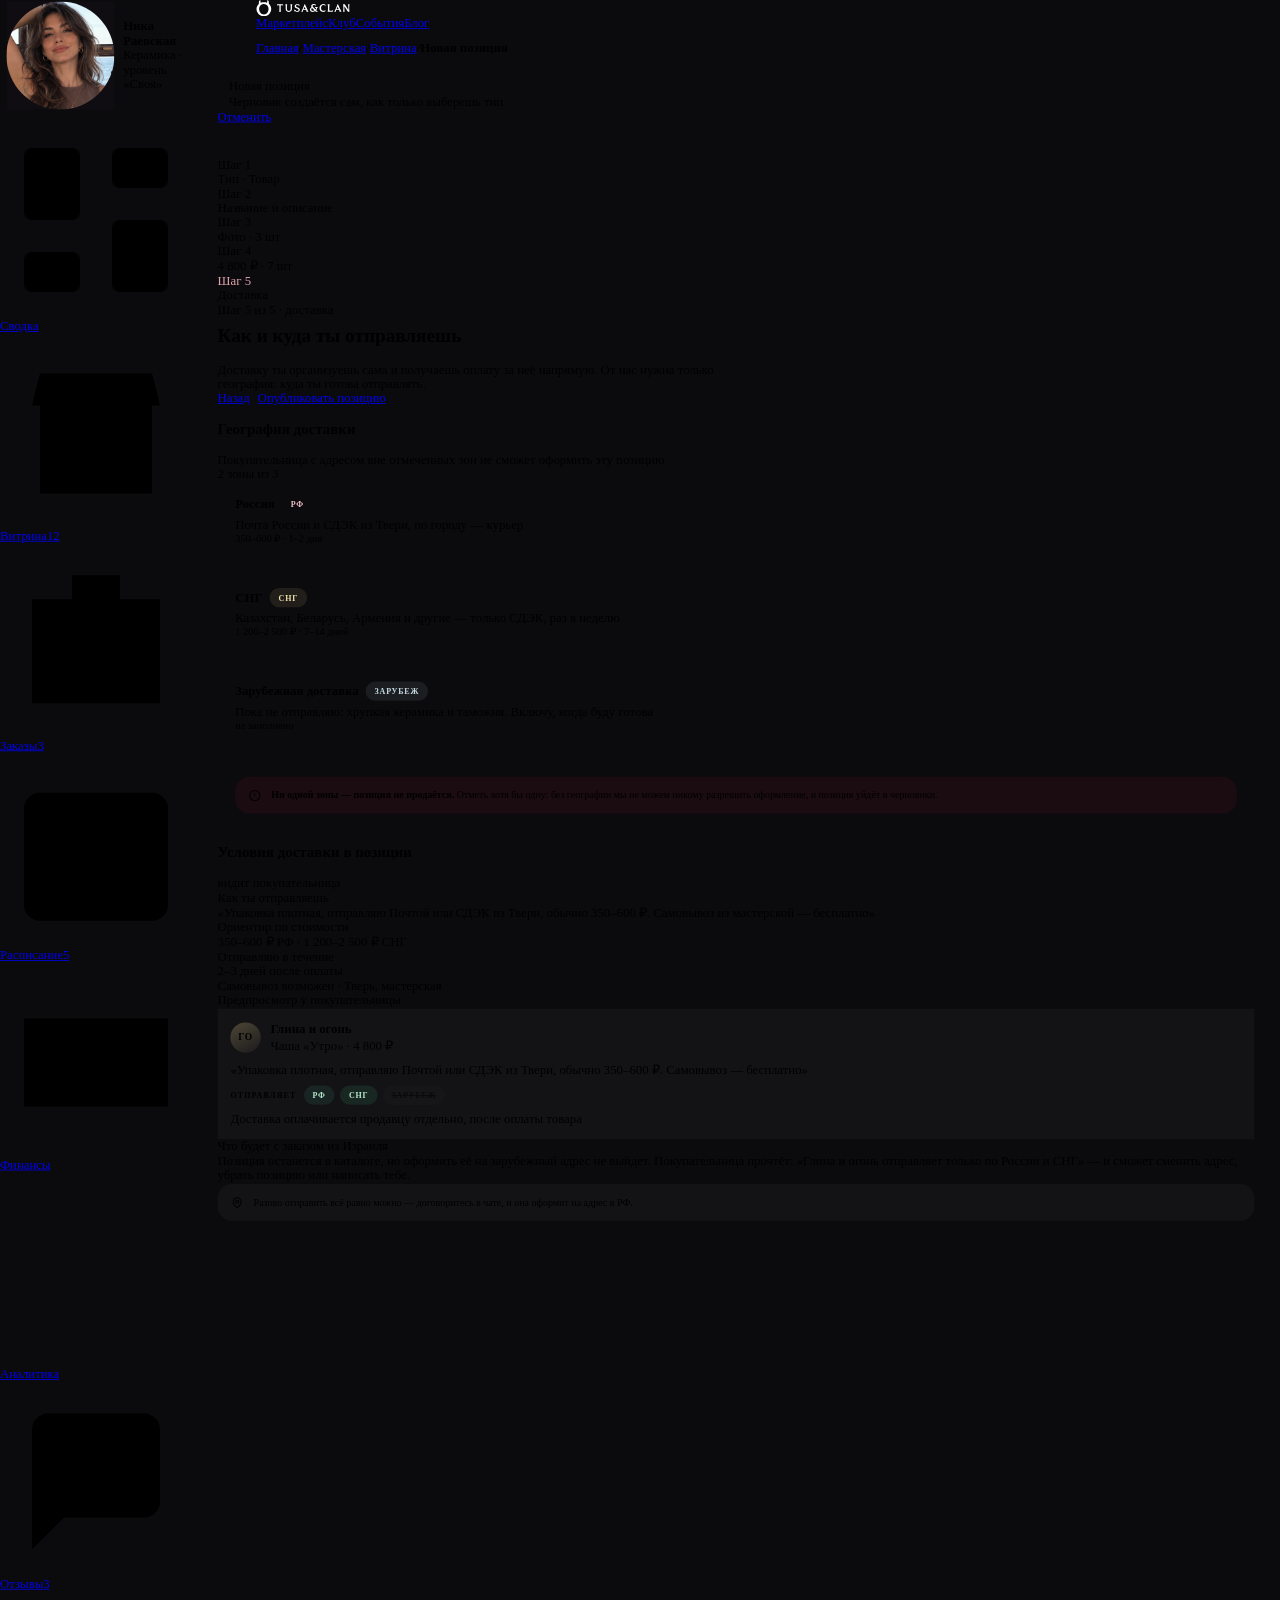
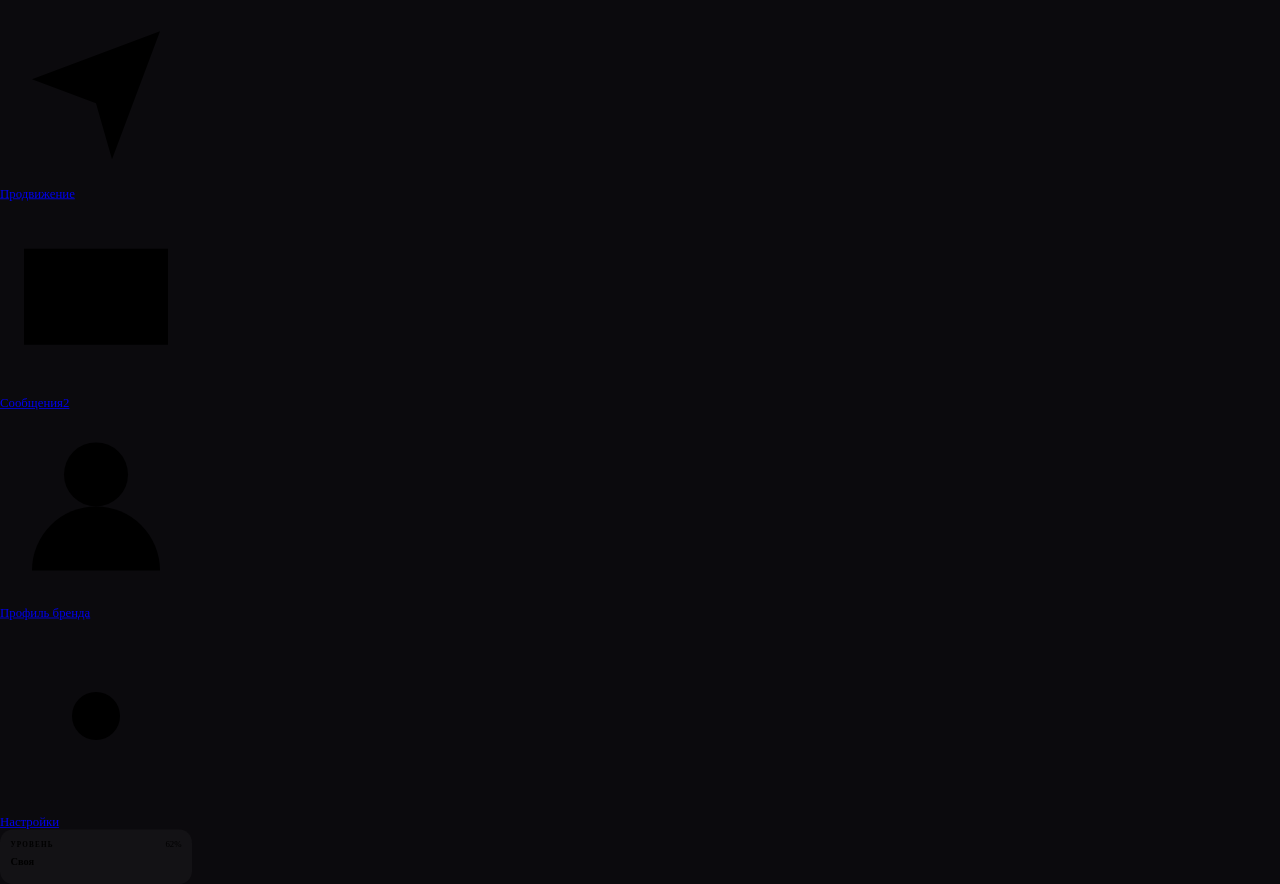
==== novaya-poziciya.html @ 162d5843 "Add Личный кабинет site for GitHub Pages" ====
<!DOCTYPE html>
<html lang="ru">
<head>
<meta charset="utf-8">
<title>Новая позиция · доставка · Кабинет селлера · Made by THOUSUKA</title>
<link rel="stylesheet" href="assets/colors_and_type.css">
<link rel="stylesheet" href="../styles-board.css">
<style>
.deskhead,.frame{width:1600px}
.main{max-width:1600px;padding:36px 80px 48px}
.gnav{padding:0 80px}
.crumbs{padding:13px 80px}
.frame::before{background:radial-gradient(820px 520px at 82% -8%,rgba(157,34,53,.16),transparent 62%),radial-gradient(600px 440px at 4% 2%,rgba(124,52,40,.10),transparent 56%)}
.app--plain{display:block}
[hidden]{display:none!important}
.split--wide{grid-template-columns:minmax(0,1fr) 400px;gap:32px}
.split{gap:32px}
.card,.orb,.gnav,.crumbs,.top,.tile{backdrop-filter:none;-webkit-backdrop-filter:none}
.gnav .wm{display:flex;align-items:center;gap:10px;font-size:16px;letter-spacing:.18em}
.gnav .wm i{width:20px;height:20px;border-radius:50%;border:1.5px solid var(--text-1);display:block;position:relative}
.gnav .wm i::after{content:"";position:absolute;left:50%;top:3px;width:1.5px;height:7px;background:var(--text-1);transform:translateX(-50%)}
.brandav{width:38px;height:38px;border-radius:50%;flex:none;display:grid;place-items:center;font-weight:700;font-size:12px;letter-spacing:.06em;background:linear-gradient(150deg,rgba(201,168,143,.26),rgba(255,255,255,.03));border:1px solid var(--glass-border-strong);color:#E4CDB8}
.brandav--crim{background:linear-gradient(150deg,rgba(192,75,92,.32),rgba(255,255,255,.03));border-color:rgba(192,75,92,.34);color:#F0C3C9}
.brandav--gold{background:linear-gradient(150deg,rgba(232,208,138,.28),rgba(255,255,255,.03));border-color:rgba(232,208,138,.32);color:var(--gold)}
.pnum{font-variant-numeric:tabular-nums;letter-spacing:.04em}
/* zone badges */
.zn{display:inline-flex;align-items:center;gap:6px;height:24px;padding:0 11px;border-radius:9999px;font-size:10px;font-weight:700;letter-spacing:.1em;text-transform:uppercase;white-space:nowrap;border:1px solid var(--glass-border);color:var(--text-3);background:rgba(255,255,255,.03)}
.zn--on{color:#B9EBD3;border-color:rgba(63,185,132,.42);background:rgba(63,185,132,.12)}
.zn--off{opacity:.5;text-decoration:line-through}
.zn--bad{color:#F0C3C9;border-color:rgba(192,75,92,.5);background:rgba(157,34,53,.18);text-decoration:none;opacity:1}
.zn--rf{color:#F0C3C9;border-color:rgba(192,75,92,.45);background:var(--crimson-tint)}
.zn--cis{color:#F1E2B0;border-color:rgba(232,208,138,.40);background:rgba(232,208,138,.10)}
.zn--intl{color:#C6DCE4;border-color:rgba(198,220,228,.34);background:rgba(198,220,228,.09)}
.geo{display:flex;align-items:center;gap:7px;flex-wrap:wrap}
.geo .lb{font-size:10px;font-weight:700;letter-spacing:.14em;text-transform:uppercase;color:var(--text-3);margin-right:2px}
/* zone picker */
.zoneseg{display:grid;grid-template-columns:repeat(3,minmax(0,1fr));gap:10px}
.zoneopt{text-align:left;padding:15px 17px;border-radius:18px;border:1px solid var(--glass-border);background:rgba(255,255,255,.03);transition:border-color var(--t) var(--ease),background var(--t) var(--ease)}
.zoneopt b{display:block;font-size:14px;font-weight:700;color:var(--text-1)}
.zoneopt span{display:block;font-size:12px;line-height:16px;color:var(--text-3);margin-top:5px}
.zoneopt:hover{border-color:var(--glass-border-strong)}
.zoneopt.on{border-color:rgba(192,75,92,.55);background:var(--crimson-tint)}
/* address rows */
.arow{display:flex;align-items:flex-start;gap:13px;padding:14px 16px;border-radius:18px;border:1px solid var(--glass-border);background:rgba(255,255,255,.03);text-align:left;width:100%;transition:border-color var(--t) var(--ease),background var(--t) var(--ease)}
.arow:hover{border-color:var(--glass-border-strong)}
.arow.on{border-color:rgba(192,75,92,.55);background:var(--crimson-tint)}
.arow .tx{flex:1;min-width:0}
.arow .tx b{display:flex;align-items:center;gap:8px;flex-wrap:wrap;font-size:13.5px;line-height:20px;font-weight:600;color:var(--text-1)}
.arow .tx span{display:block;font-size:12px;line-height:17px;color:var(--text-3);margin-top:4px}
.arow .rad{margin-top:2px}
.arow .ac{display:flex;gap:6px;flex:none;align-self:center}
.addrgrid{display:grid;grid-template-columns:0.85fr 1.15fr;gap:18px;align-items:start}
/* recipient + address block */
.subhead{display:flex;align-items:baseline;gap:12px;flex-wrap:wrap}
.subhead .lab{flex:none}
.subhead .xs{color:var(--text-3)}
.subhead .btn{margin-left:auto}
.rcp{display:grid;grid-template-columns:repeat(2,minmax(0,1fr));gap:12px}
.atiles{display:grid;grid-template-columns:repeat(2,minmax(0,1fr));gap:12px}
.atile{display:flex;align-items:flex-start;gap:12px;padding:15px 16px;border-radius:20px;border:1px solid var(--glass-border);background:rgba(255,255,255,.03);text-align:left;transition:border-color var(--t) var(--ease),background var(--t) var(--ease)}
.atile:hover{border-color:var(--glass-border-strong)}
.atile.on{border-color:rgba(192,75,92,.55);background:var(--crimson-tint)}
.atile .rad{margin-top:2px}
.atile .tx{flex:1;min-width:0}
.atile .ttl{font-size:13.5px;line-height:19px;font-weight:600;color:var(--text-1)}
.atile .mt{font-size:12px;line-height:17px;color:var(--text-3);margin-top:5px}
.atile .zn{flex:none;margin-top:1px}
.atile--add{justify-content:center;align-items:center;border-style:dashed;border-color:var(--glass-border-strong);gap:8px;font-size:13px;font-weight:700;color:var(--text-2)}
.atile--add svg{width:16px;height:16px;fill:none;stroke:currentColor;stroke-width:2}
.atile--add:hover{color:#fff;border-color:rgba(192,75,92,.5)}
.hr{height:1px;background:var(--glass-border);margin:2px 0}
/* seller cabinet shell */
.app:not(.app--plain){display:grid;grid-template-columns:240px minmax(0,1fr);align-items:stretch}
.app:not(.app--plain) .main{max-width:none;padding:26px 32px 40px}
.sidemark{display:flex;align-items:center;gap:9px;padding:2px 8px 0}
.sidemark i{width:19px;height:19px;border-radius:50%;border:1.5px solid var(--text-1);display:block;position:relative;flex:none}
.sidemark i::after{content:"";position:absolute;left:50%;top:2.5px;width:1.5px;height:7px;background:var(--text-1);transform:translateX(-50%)}
.sidemark b{display:block;font-weight:700;font-size:15px;letter-spacing:.13em;line-height:1}
.sidemark span{display:block;margin-top:4px;font-size:8px;font-weight:700;letter-spacing:.3em;text-transform:uppercase;color:var(--text-3)}
.lvl{border:1px solid var(--glass-border);border-radius:16px;background:rgba(255,255,255,.03);padding:12px 13px;display:flex;flex-direction:column;gap:8px}
.lvl .tp{display:flex;align-items:baseline;justify-content:space-between;gap:10px}
.lvl .tp b{font-size:9px;font-weight:700;letter-spacing:.16em;text-transform:uppercase;color:var(--text-3)}
.lvl .tp span{font-size:11px;color:var(--text-3);font-variant-numeric:tabular-nums}
.lvl .nm{font-size:13px;font-weight:700}
.top{padding:16px 32px}
.dashrow{display:flex;align-items:center;justify-content:center;gap:8px;width:100%;padding:14px;border-radius:18px;border:1px dashed var(--glass-border-strong);background:transparent;font-size:13px;font-weight:700;color:var(--text-2)}
.dashrow svg{width:15px;height:15px;fill:none;stroke:currentColor;stroke-width:2}
.dashrow:hover{color:#fff;border-color:rgba(192,75,92,.5)}
/* payment cards */
.pcards{display:flex;gap:9px;flex-wrap:nowrap;align-items:stretch}
.pcard{display:flex;align-items:center;gap:10px;padding:11px 13px;border-radius:16px;border:1px solid var(--glass-border);background:rgba(255,255,255,.03);text-align:left;flex:none}
.pcard.on{border-color:rgba(192,75,92,.55);background:var(--crimson-tint)}
.plogo{width:42px;height:28px;border-radius:7px;display:grid;place-items:center;font-size:7.5px;font-weight:700;line-height:1.15;text-align:center;flex:none;color:#0B0A0D}
.plogo--sber{background:linear-gradient(160deg,#a9e6b8,#7fd39a)}
.plogo--alfa{background:#e8323c;color:#fff}
.plogo--tbank{background:#ffdd2d}
.pcard .nm{display:block;font-size:13px;font-weight:700;line-height:1.2}
.pcard .ex{display:block;font-size:10px;color:var(--text-3);margin-top:3px}
.plogo{width:38px;height:27px}
/* notes */
.note{display:flex;gap:12px;align-items:flex-start;padding:14px 16px;border-radius:18px;border:1px solid var(--glass-border);background:rgba(255,255,255,.03);font-size:12.5px;line-height:18px;color:var(--text-2)}
.note--bad{border-color:rgba(192,75,92,.34);background:rgba(157,34,53,.11)}
.note--ok{border-color:rgba(63,185,132,.3);background:rgba(63,185,132,.08)}
.note svg{width:17px;height:17px;flex:none;fill:none;stroke:currentColor;stroke-width:1.8;margin-top:1px}
.note b{color:var(--text-1)}
/* seller cart rows */
.srow{display:grid;grid-template-columns:38px minmax(0,1fr) auto;gap:14px;align-items:start;padding:18px 22px;border-bottom:1px solid var(--glass-border)}
.srow:last-child{border-bottom:0}
.srow .hd{font-size:14px;font-weight:700;display:flex;align-items:center;gap:9px;flex-wrap:wrap}
.srow .it{font-size:12px;color:var(--text-3);margin-top:4px}
.srow .cond{font-size:12.5px;line-height:18px;color:var(--text-2);margin:10px 0 0}
.srow.off{opacity:.55}
.srow.off .hd .ttl{text-decoration:line-through}
.kv{display:flex;flex-direction:column;gap:11px}
.kv>div{display:flex;align-items:baseline;justify-content:space-between;gap:14px}
.kv .k{font-size:13px;color:var(--text-2)}
.kv .v{font-size:14px;font-weight:700;font-variant-numeric:tabular-nums;white-space:nowrap}
.kv--pay{padding-top:13px;margin-top:2px;border-top:1px solid var(--glass-border)}
.btn[disabled]{opacity:.36;box-shadow:none;pointer-events:none}
.hint{display:inline-flex;align-items:center;gap:7px;font-size:11px;color:var(--crimson-soft)}
.hint i{width:6px;height:6px;border-radius:50%;background:var(--crimson-soft);display:block}
</style>
<link rel="stylesheet" href="demo.css">
<style>.av--img{overflow:hidden;padding:0;background:#0F0D12}.av--img img{width:100%;height:100%;object-fit:cover;display:block;border-radius:50%}</style>
<style>.dm-logo{height:20px;width:auto;display:block}.dm-sub{font-size:9px;font-weight:700;letter-spacing:.2em;text-transform:uppercase;color:#837F8A;white-space:nowrap}.side-logo{height:22px;width:auto;display:block}.gnav-logo{height:20px;width:auto;display:block;flex:none}</style>
<style>.prof{display:flex;gap:11px;align-items:center;padding:2px 8px 18px;border-bottom:1px solid var(--glass-border);text-decoration:none;color:inherit}.prof:hover .sm{color:var(--crimson-soft)}</style>
</head>
<body class="dm">
<div class="dm-bar">
  <a class="dm-home" href="index.html"><img src="logo.svg" alt="THOUSUKA" class="dm-logo" /><span class="dm-sub">Кабинет селлера · демо</span></a>
  <div class="dm-now"><b>Новая позиция · доставка</b><span>шаг 5 · география доставки</span></div>
  <div class="dm-nav">
    <a class="dm-btn" href="vitrina.html" title="Предыдущий экран">←</a>
    <select class="dm-sel" onchange="location.href=this.value"><option value="svodka.html">Сводка</option><option value="vitrina.html">Витрина</option><option value="novaya-poziciya.html" selected>Новая позиция · доставка</option><option value="zakazy.html">Заказы</option><option value="zakaz-1043.html">Заказ №1043</option><option value="raspisanie.html">Расписание</option><option value="finansy.html">Финансы</option><option value="analitika.html">Аналитика</option><option value="otzyvy.html">Отзывы</option><option value="prodvizhenie.html">Продвижение</option><option value="soobscheniya.html">Сообщения</option><option value="profil.html">Профиль бренда</option><option value="nastroyki.html">Настройки</option></select>
    <a class="dm-btn" href="zakazy.html" title="Следующий экран">→</a>
  </div>
</div>
<div class="dm-stage"><div class="frame" style="width:1600px"><div class="app">
      <aside class="side">
        <a href="profil.html" class="prof"><span class="av av--img"><img src="img/avatar.png" alt="" /></span><span><span class="sm" style="font-weight:700;display:block">Ника Раевская</span><span class="xs t3">Керамика · уровень «Своя»</span></span></a>
        <nav class="nav"><a href="svodka.html"><svg viewBox="0 0 24 24"><rect x="3" y="3" width="7" height="9" rx="1"></rect><rect x="14" y="3" width="7" height="5" rx="1"></rect><rect x="14" y="12" width="7" height="9" rx="1"></rect><rect x="3" y="16" width="7" height="5" rx="1"></rect></svg>Сводка</a><a href="vitrina.html" class="on"><svg viewBox="0 0 24 24"><path d="M3 9h18M4 9l1-4h14l1 4M5 9v11h14V9"></path></svg>Витрина<span class="badge">12</span></a><a href="zakazy.html"><svg viewBox="0 0 24 24"><path d="M4 7h16v13H4zM9 7V4h6v3"></path></svg>Заказы<span class="badge">3</span></a><a href="raspisanie.html"><svg viewBox="0 0 24 24"><rect x="3" y="5" width="18" height="16" rx="2"></rect><path d="M3 10h18M8 3v4M16 3v4"></path></svg>Расписание<span class="badge">5</span></a><a href="finansy.html"><svg viewBox="0 0 24 24"><path d="M3 7h18v11H3zM3 11h18"></path></svg>Финансы</a><a href="analitika.html"><svg viewBox="0 0 24 24"><path d="M4 20V9M10 20V4M16 20v-7M22 20H2"></path></svg>Аналитика</a><a href="otzyvy.html"><svg viewBox="0 0 24 24"><path d="M20 15a2 2 0 0 1-2 2H8l-4 4V6a2 2 0 0 1 2-2h12a2 2 0 0 1 2 2z"></path></svg>Отзывы<span class="badge">3</span></a><a href="prodvizhenie.html"><svg viewBox="0 0 24 24"><path d="M4 11l16-6-6 16-2-7z"></path></svg>Продвижение</a><a href="soobscheniya.html"><svg viewBox="0 0 24 24"><path d="M3 6h18v12H3z"></path><path d="M3 7l9 6 9-6"></path></svg>Сообщения<span class="badge">2</span></a><a href="profil.html"><svg viewBox="0 0 24 24"><path d="M4 20a8 8 0 0 1 16 0"></path><circle cx="12" cy="8" r="4"></circle></svg>Профиль бренда</a><a href="nastroyki.html"><svg viewBox="0 0 24 24"><circle cx="12" cy="12" r="3"></circle><path d="M12 3v3M12 18v3M3 12h3M18 12h3M6 6l2 2M16 16l2 2M18 6l-2 2M8 16l-2 2"></path></svg>Настройки</a></nav>
        <div class="sidefoot">
          <div class="lvl"><div class="tp"><b>Уровень</b><span>62%</span></div><div class="nm">Своя</div><div class="bar bar--gold"><i style="width:62%"></i></div></div>
        </div>
      </aside>
      <div>
    <div class="gnav">
      <img src="logo.svg" alt="THOUSUKA" class="gnav-logo" />
      <div class="lnk"><a href="#">Маркетплейс</a><a href="#">Клуб</a><a href="#">События</a><a href="#">Блог</a></div>
    </div>
    <div class="crumbs"><a href="index.html">Главная</a><i>/</i><a href="svodka.html">Мастерская</a><i>/</i><a href="vitrina.html">Витрина</a><i>/</i><b>Новая позиция</b></div>
      <div class="top">
        <div style="display:flex;align-items:center;gap:14px"><a href="#" class="orb orb--sm"><svg viewBox="0 0 24 24"><path d="M15 18l-6-6 6-6"></path></svg></a><div><div class="h3">Новая позиция</div><div class="xs t3" style="margin-top:3px">Черновик создаётся сам, как только выберешь тип</div></div></div>
        <div class="sp"><a href="vitrina.html" class="btn btn--sm">Отменить</a></div>
      </div>
      <div class="main">
        <div class="steps">
          <div class="done"><span class="eyebrow">Шаг 1</span><div class="sm">Тип · Товар</div></div>
          <div class="done"><span class="eyebrow">Шаг 2</span><div class="sm">Название и описание</div></div>
          <div class="done"><span class="eyebrow">Шаг 3</span><div class="sm">Фото · 3 шт</div></div>
          <div class="done"><span class="eyebrow">Шаг 4</span><div class="sm">4 800 ₽ · 7 шт</div></div>
          <div class="now"><span class="eyebrow" style="color:#DFA3AC">Шаг 5</span><div class="sm">Доставка</div></div>
        </div>
        <div class="phead"><div><span class="eyebrow">Шаг 5 из 5 · доставка</span><h2 class="display" style="margin-top:10px">Как и куда ты отправляешь</h2><p class="body t3" style="margin:9px 0 0;max-width:660px">Доставку ты организуешь сама и получаешь оплату за неё напрямую. От нас нужна только география: куда ты готова отправлять.</p></div><div style="display:flex;gap:10px"><a href="vitrina.html" class="btn">Назад</a><a href="vitrina.html" class="btn btn--cta">Опубликовать позицию</a></div></div>
        <div class="split">
          <div class="col">
            <div class="card">
              <div class="card__h"><div><h3 class="h3">География доставки</h3><div class="xs t3" style="margin-top:5px">Покупательница с адресом вне отмеченных зон не сможет оформить эту позицию</div></div><span class="chip chip--sm chip--crimson">2 зоны из 3</span></div>
              <div class="rows">
                <div class="row" style="padding:16px 22px">
                  <div style="flex:1"><div class="sm" style="font-weight:700;display:flex;align-items:center;gap:9px">Россия <span class="zn zn--rf">РФ</span></div><div class="xs t3" style="margin-top:5px">Почта России и СДЭК из Твери, по городу — курьер</div></div>
                  <div class="field" style="width:190px"><div class="input" style="height:38px;font-size:13px">350–600 ₽ · 1–2 дня</div></div>
                  <span class="toggle on"><i></i></span>
                </div>
                <div class="row" style="padding:16px 22px">
                  <div style="flex:1"><div class="sm" style="font-weight:700;display:flex;align-items:center;gap:9px">СНГ <span class="zn zn--cis">СНГ</span></div><div class="xs t3" style="margin-top:5px">Казахстан, Беларусь, Армения и другие — только СДЭК, раз в неделю</div></div>
                  <div class="field" style="width:190px"><div class="input" style="height:38px;font-size:13px">1 200–2 500 ₽ · 7–14 дней</div></div>
                  <span class="toggle on"><i></i></span>
                </div>
                <div class="row" style="padding:16px 22px">
                  <div style="flex:1"><div class="sm" style="font-weight:700;display:flex;align-items:center;gap:9px">Зарубежная доставка <span class="zn zn--intl">Зарубеж</span></div><div class="xs t3" style="margin-top:5px">Пока не отправляю: хрупкая керамика и таможня. Включу, когда буду готова</div></div>
                  <div class="field" style="width:190px"><div class="input input--ph" style="height:38px;font-size:13px">не заполнено</div></div>
                  <span class="toggle"><i></i></span>
                </div>
              </div>
              <div class="pad" style="padding:18px 22px">
                <div class="note note--bad"><svg viewBox="0 0 24 24"><circle cx="12" cy="12" r="9"></circle><path d="M12 8v5M12 16h.01"></path></svg><div><b>Ни одной зоны — позиция не продаётся.</b> Отметь хотя бы одну: без географии мы не можем никому разрешить оформление, и позиция уйдёт в черновики.</div></div>
              </div>
            </div>
            <div class="card">
              <div class="card__h"><h3 class="h3">Условия доставки в позиции</h3><span class="chip chip--sm">видит покупательница</span></div>
              <div class="pad stackv" style="gap:14px">
                <div class="field"><span class="lab">Как ты отправляешь</span><div class="input input--area">«Упаковка плотная, отправляю Почтой или СДЭК из Твери, обычно 350–600 ₽. Самовывоз из мастерской — бесплатно»</div></div>
                <div class="grid2" style="gap:14px">
                  <div class="field"><span class="lab">Ориентир по стоимости</span><div class="input">350–600 ₽ РФ · 1 200–2 500 ₽ СНГ</div></div>
                  <div class="field"><span class="lab">Отправляю в течение</span><div class="input">2–3 дней после оплаты</div></div>
                </div>
                <div class="row" style="padding:0;border:0"><span class="sm t2">Самовывоз возможен · Тверь, мастерская</span><span class="toggle on"><i></i></span></div>
              </div>
            </div>
          </div>
          <div class="rail">
            <div class="card pad stackv">
              <span class="eyebrow">Предпросмотр у покупательницы</span>
              <div class="card" style="box-shadow:none;background:rgba(255,255,255,.03);padding:16px;margin-top:2px">
                <div style="display:flex;align-items:center;gap:12px"><span class="brandav brandav--gold">ГО</span><div><div class="sm" style="font-weight:700">Глина и огонь</div><div class="xs t3" style="margin-top:3px">Чаша «Утро» · 4 800 ₽</div></div></div>
                <p class="xs t2" style="margin:12px 0 0;line-height:17px">«Упаковка плотная, отправляю Почтой или СДЭК из Твери, обычно 350–600 ₽. Самовывоз — бесплатно»</p>
                <div class="geo" style="margin-top:11px"><span class="lb">Отправляет</span><span class="zn zn--on">РФ</span><span class="zn zn--on">СНГ</span><span class="zn zn--off">Зарубеж</span></div>
                <div class="xs t3" style="margin-top:9px">Доставка оплачивается продавцу отдельно, после оплаты товара</div>
              </div>
            </div>
            <div class="card pad stackv">
              <span class="eyebrow">Что будет с заказом из Израиля</span>
              <p class="sm t2" style="margin:0">Позиция останется в каталоге, но оформить её на зарубежный адрес не выйдет. Покупательница прочтёт: «Глина и огонь отправляет только по России и СНГ» — и сможет сменить адрес, убрать позицию или написать тебе.</p>
              <div class="note" style="margin-top:2px"><svg viewBox="0 0 24 24"><path d="M12 21s7-6.2 7-11a7 7 0 1 0-14 0c0 4.8 7 11 7 11z"></path><circle cx="12" cy="10" r="2.5"></circle></svg><div>Разово отправить всё равно можно — договоритесь в чате, и она оформит на адрес в РФ.</div></div>
            </div>
          </div>
        </div>
      </div>
      </div>
    </div></div></div>
<script src="demo.js"></script>
</body>
</html>
---- assets/colors_and_type.css ----
/* ═══════════════════════════════════════════════════════════════
   THOUSUKA Design System — Colors & Typography
   Made by THOUSUKA · Premium Women's Community & Marketplace
   ═══════════════════════════════════════════════════════════════ */

/* ── Font Faces ─────────────────────────────────────────────── */
@font-face {
  font-family: 'Lato';
  src: url('./fonts/Lato-Light.ttf') format('truetype');
  font-weight: 300;
  font-style: normal;
  font-display: swap;
}
@font-face {
  font-family: 'Lato';
  src: url('./fonts/Lato-Regular.ttf') format('truetype');
  font-weight: 400;
  font-style: normal;
  font-display: swap;
}
@font-face {
  font-family: 'Lato';
  src: url('./fonts/Lato-Italic.ttf') format('truetype');
  font-weight: 400;
  font-style: italic;
  font-display: swap;
}
@font-face {
  font-family: 'Lato';
  src: url('./fonts/Lato-Bold.ttf') format('truetype');
  font-weight: 700;
  font-style: normal;
  font-display: swap;
}

/* ── Base Color Tokens ──────────────────────────────────────── */
:root {
  /* Core brand colors */
  --color-black:        #000000;   /* Pantone Black C — primary background */
  --color-near-black:   #0F0D12;   /* Deep near-black from Figma hero */
  --color-crimson:      #9D2235;   /* Pantone 201 C — main accent */
  --color-crimson-dark: #941E1D;   /* Darker crimson, from Figma buttons */
  --color-crimson-deep: #7A1B1B;   /* Deep hover state */
  --color-white:        #FFFFFF;   /* Pure white */
  --color-off-white:    #EFEFEF;   /* Light background sections */
  --color-warm-brick:   #C75D45;   /* Warm copper — labels, dates, UI text */

  /* Gold / Platinum metallic system (CSS-approximated gradients) */
  --color-gold:         #C9A84C;   /* Gold midpoint */
  --color-gold-light:   #E8D08A;   /* Light gold sheen */
  --color-gold-dark:    #8B6914;   /* Deep gold */
  --color-platinum:     #B8B8C8;   /* Silver-grey platinum */
  --color-platinum-light: #D8D8E4; /* Light platinum */

  /* Neutrals */
  --color-grey-dark:    #444444;   /* Dark grey (from Figma canvas bg) */
  --color-grey-mid:     #767676;   /* Mid grey */
  --color-grey-light:   #C4C4C4;   /* Light grey */
  --color-grey-ultra:   #F0F0F0;   /* Ultra-light grey */

  /* UI state colors */
  --color-glass:        rgba(97, 99, 101, 0.09);  /* Glassmorphism fill */
  --color-glass-border: rgba(255, 255, 255, 0.12); /* Glass border */
  --color-glass-strong: rgba(0, 0, 0, 0.4);        /* Strong glass overlay */
  --color-overlay-crimson: rgba(148, 36, 29, 0.2); /* Crimson image overlay */

  /* Gold gradient (metallic shimmer) */
  --gradient-gold: linear-gradient(
    135deg,
    #8B6914 0%,
    #C9A84C 30%,
    #E8D08A 50%,
    #C9A84C 70%,
    #8B6914 100%
  );
  --gradient-platinum: linear-gradient(
    135deg,
    #888899 0%,
    #B8B8C8 30%,
    #D8D8E4 50%,
    #B8B8C8 70%,
    #888899 100%
  );

  /* Background gradients */
  --gradient-hero-dark: linear-gradient(
    180deg,
    rgba(15,13,18,0) 0%,
    rgba(15,13,18,0.6) 60%,
    rgba(15,13,18,1) 100%
  );
  --gradient-section: linear-gradient(
    180deg,
    #0F0D12 0%,
    #000000 100%
  );
  --gradient-door: linear-gradient(
    to bottom,
    rgba(15,13,18,1) 0%,
    rgba(15,13,18,0) 20%,
    rgba(15,13,18,0) 80%,
    rgba(15,13,18,1) 100%
  );

  /* ── Semantic Colors ─────────────────────────────────── */
  --bg-primary:         var(--color-black);
  --bg-secondary:       var(--color-near-black);
  --bg-light:           var(--color-off-white);
  --bg-glass:           var(--color-glass);

  --fg-primary:         var(--color-white);
  --fg-secondary:       rgba(255,255,255,0.7);
  --fg-tertiary:        rgba(255,255,255,0.45);
  --fg-on-light:        var(--color-black);
  --fg-accent:          var(--color-crimson);
  --fg-gold:            var(--color-gold);

  --cta-fill:           var(--color-crimson-dark);
  --cta-fill-hover:     var(--color-crimson);
  --cta-text:           var(--color-white);
  --cta-outline-border: rgba(255,255,255,0.4);

  --border-subtle:      rgba(255,255,255,0.1);
  --border-glass:       rgba(255,255,255,0.15);
  --border-gold:        var(--color-gold);

  --shadow-card: 0 4px 32px rgba(0,0,0,0.6), 0 1px 8px rgba(0,0,0,0.4);
  --shadow-gold-glow: 0 0 24px rgba(201,168,76,0.35), 0 0 8px rgba(201,168,76,0.2);
  --shadow-crimson-glow: 0 0 24px rgba(157,34,53,0.5), 0 0 8px rgba(157,34,53,0.25);

  /* ── Spacing Scale ───────────────────────────────────── */
  --space-2:   2px;
  --space-4:   4px;
  --space-8:   8px;
  --space-12:  12px;
  --space-16:  16px;
  --space-20:  20px;
  --space-24:  24px;
  --space-32:  32px;
  --space-40:  40px;
  --space-48:  48px;
  --space-56:  56px;
  --space-64:  64px;
  --space-80:  80px;
  --space-96:  96px;
  --space-120: 120px;
  --space-160: 160px;

  /* ── Border Radii ────────────────────────────────────── */
  --radius-sm:    8px;
  --radius-md:    16px;
  --radius-lg:    24px;
  --radius-xl:    32px;
  --radius-2xl:   48px;
  --radius-pill:  9999px;
  --radius-card:  24px;   /* Primary card radius */
  --radius-glass: 32px;   /* Glassmorphism cards */

  /* ── Typography Scale ────────────────────────────────── */
  --font-display:     'Lato', 'Helvetica Neue', sans-serif;
  --font-body:        'Lato', 'Helvetica Neue', sans-serif;
  --font-brand:       'Civane', 'Lato', sans-serif; /* Logo / wordmark only */

  /* Display / Hero scale — ALL CAPS headings */
  --text-display-xl:  clamp(56px, 6vw, 120px);
  --text-display-lg:  clamp(48px, 5vw, 80px);
  --text-display-md:  clamp(36px, 4vw, 65px);
  --text-display-sm:  clamp(28px, 3vw, 48px);

  /* Body scale */
  --text-title-lg:    clamp(22px, 2.5vw, 32px);
  --text-title-md:    clamp(18px, 2vw, 24px);
  --text-title-sm:    18px;
  --text-body-lg:     clamp(16px, 1.5vw, 20px);
  --text-body-md:     16px;
  --text-body-sm:     14px;
  --text-caption:     12px;
  --text-label:       11px;

  /* Line heights */
  --leading-tight:    1.1;
  --leading-heading:  1.2;
  --leading-body:     1.55;
  --leading-relaxed:  1.7;

  /* Letter spacing */
  --tracking-display: 0.04em;   /* Headlines — slight openness */
  --tracking-caps:    0.08em;   /* All-caps labels */
  --tracking-wide:    0.12em;   /* Spaced-out labels */
  --tracking-body:    0.005em;  /* Body — near-normal */

  /* Transition */
  --transition-fast:  180ms ease;
  --transition-mid:   350ms cubic-bezier(0.25, 0.46, 0.45, 0.94);
  --transition-slow:  600ms cubic-bezier(0.25, 0.46, 0.45, 0.94);
  --transition-breathe: 1200ms cubic-bezier(0.25, 0.46, 0.45, 0.94);
}

/* ── Typography Utility Classes ─────────────────────────────── */

/* Display — always ALL CAPS, Lato Bold */
.t-display-xl {
  font-family: var(--font-display);
  font-weight: 700;
  font-size: var(--text-display-xl);
  line-height: var(--leading-tight);
  letter-spacing: var(--tracking-display);
  text-transform: uppercase;
  color: var(--fg-primary);
}
.t-display-lg {
  font-family: var(--font-display);
  font-weight: 700;
  font-size: var(--text-display-lg);
  line-height: var(--leading-heading);
  letter-spacing: var(--tracking-display);
  text-transform: uppercase;
  color: var(--fg-primary);
}
.t-display-md {
  font-family: var(--font-display);
  font-weight: 700;
  font-size: var(--text-display-md);
  line-height: var(--leading-heading);
  letter-spacing: var(--tracking-display);
  text-transform: uppercase;
  color: var(--fg-primary);
}
.t-display-sm {
  font-family: var(--font-display);
  font-weight: 700;
  font-size: var(--text-display-sm);
  line-height: var(--leading-heading);
  letter-spacing: var(--tracking-display);
  text-transform: uppercase;
  color: var(--fg-primary);
}

/* Section label — small caps with wide tracking */
.t-label {
  font-family: var(--font-body);
  font-weight: 400;
  font-size: var(--text-label);
  line-height: 1;
  letter-spacing: var(--tracking-wide);
  text-transform: uppercase;
  color: var(--fg-tertiary);
}
.t-label-accent {
  font-family: var(--font-body);
  font-weight: 400;
  font-size: var(--text-label);
  line-height: 1;
  letter-spacing: var(--tracking-wide);
  text-transform: uppercase;
  color: var(--color-crimson);
}

/* Body — sentence case, light weight */
.t-body-lg {
  font-family: var(--font-body);
  font-weight: 300;
  font-size: var(--text-body-lg);
  line-height: var(--leading-body);
  letter-spacing: var(--tracking-body);
  color: var(--fg-secondary);
}
.t-body-md {
  font-family: var(--font-body);
  font-weight: 300;
  font-size: var(--text-body-md);
  line-height: var(--leading-body);
  color: var(--fg-secondary);
}
.t-body-sm {
  font-family: var(--font-body);
  font-weight: 300;
  font-size: var(--text-body-sm);
  line-height: var(--leading-body);
  color: var(--fg-tertiary);
}

/* Title — medium weight, sentence case */
.t-title-lg {
  font-family: var(--font-display);
  font-weight: 400;
  font-size: var(--text-title-lg);
  line-height: var(--leading-heading);
  color: var(--fg-primary);
}
.t-title-md {
  font-family: var(--font-display);
  font-weight: 400;
  font-size: var(--text-title-md);
  line-height: var(--leading-heading);
  color: var(--fg-primary);
}

/* Accent / highlight text */
.t-accent-crimson { color: var(--color-crimson); }
.t-accent-gold    { color: var(--color-gold); }
.t-accent-brick   { color: var(--color-warm-brick); }

/* ── Backdrop / Glassmorphism ────────────────────────────────── */
.glass {
  background: rgba(15, 13, 18, 0.6);
  backdrop-filter: blur(20px);
  -webkit-backdrop-filter: blur(20px);
  border: 1px solid var(--border-glass);
  border-radius: var(--radius-glass);
}
.glass-light {
  background: rgba(255, 255, 255, 0.07);
  backdrop-filter: blur(16px);
  -webkit-backdrop-filter: blur(16px);
  border: 1px solid rgba(255,255,255,0.12);
  border-radius: var(--radius-card);
}

/* ── CTA Button System ───────────────────────────────────────── */
.btn-primary {
  display: inline-flex;
  align-items: center;
  justify-content: center;
  padding: 14px 36px;
  background: var(--cta-fill);
  color: var(--cta-text);
  font-family: var(--font-body);
  font-weight: 400;
  font-size: var(--text-body-lg);
  letter-spacing: 0.02em;
  border: none;
  border-radius: var(--radius-pill);
  cursor: pointer;
  transition: background var(--transition-fast), box-shadow var(--transition-mid);
  text-decoration: none;
}
.btn-primary:hover {
  background: var(--cta-fill-hover);
  box-shadow: var(--shadow-crimson-glow);
}

.btn-ghost {
  display: inline-flex;
  align-items: center;
  justify-content: center;
  padding: 14px 36px;
  background: var(--color-glass);
  color: var(--fg-primary);
  font-family: var(--font-body);
  font-weight: 400;
  font-size: var(--text-body-lg);
  letter-spacing: 0.02em;
  border: 1px solid var(--cta-outline-border);
  border-radius: var(--radius-pill);
  cursor: pointer;
  transition: border-color var(--transition-fast), box-shadow var(--transition-mid);
  text-decoration: none;
}
.btn-ghost:hover {
  border-color: rgba(255,255,255,0.6);
  box-shadow: 0 0 16px rgba(255,255,255,0.08);
}

.btn-gold {
  display: inline-flex;
  align-items: center;
  justify-content: center;
  padding: 14px 36px;
  background: var(--gradient-gold);
  color: var(--color-black);
  font-family: var(--font-body);
  font-weight: 700;
  font-size: var(--text-body-lg);
  letter-spacing: var(--tracking-caps);
  text-transform: uppercase;
  border: none;
  border-radius: var(--radius-pill);
  cursor: pointer;
  transition: box-shadow var(--transition-mid);
  text-decoration: none;
}
.btn-gold:hover {
  box-shadow: var(--shadow-gold-glow);
}
---- demo.css ----
body.dm{margin:0!important;padding:0!important;background:#0B0A0D!important;display:block!important;min-height:100vh;overflow-x:hidden}
body.dm .desk,body.dm .wrap,body.dm .lbl,body.dm .framelabel,body.dm .deskhead{display:none}
.dm-bar{display:none}
.dm-bar--off{position:sticky;top:0;z-index:50;box-sizing:border-box;width:100%;max-width:1600px;margin:0 auto;display:flex;align-items:center;gap:24px;height:58px;padding:0 24px;background:rgba(11,10,13,.92);border-bottom:1px solid rgba(255,255,255,.09);backdrop-filter:blur(14px);-webkit-backdrop-filter:blur(14px)}
.dm-home{display:flex;align-items:center;gap:11px;text-decoration:none;color:inherit;flex:none}
.dm-mark{width:26px;height:26px;border-radius:50%;border:1.5px solid #EFEFEF;display:grid;place-items:center;position:relative;flex:none}
.dm-mark i{width:1.5px;height:9px;background:#EFEFEF;display:block;margin-bottom:6px}
.dm-home b{display:block;font-size:13px;font-weight:700;letter-spacing:.17em;color:#EFEFEF;line-height:1}
.dm-home span span{display:block;margin-top:4px;font-size:9px;font-weight:700;letter-spacing:.2em;text-transform:uppercase;color:#837F8A}
.dm-now{flex:1;min-width:0;display:flex;align-items:baseline;gap:11px}
.dm-now b{font-size:14px;font-weight:700;color:#EFEFEF;white-space:nowrap}
.dm-now span{font-size:12px;color:#837F8A;white-space:nowrap;overflow:hidden;text-overflow:ellipsis}
.dm-nav{display:flex;align-items:center;gap:8px;flex:none}
.dm-btn{width:34px;height:34px;border-radius:9999px;display:grid;place-items:center;text-decoration:none;font-size:15px;color:#EFEFEF;border:1px solid rgba(255,255,255,.12);background:rgba(255,255,255,.04);transition:border-color .3s cubic-bezier(.25,.46,.45,.94),background .3s cubic-bezier(.25,.46,.45,.94)}
.dm-btn:hover{border-color:rgba(192,75,92,.55);background:rgba(157,34,53,.18)}
.dm-sel{height:34px;padding:0 32px 0 13px;border-radius:9999px;border:1px solid rgba(255,255,255,.12);background:rgba(255,255,255,.04);color:#EFEFEF;font:inherit;font-size:12.5px;font-weight:600;appearance:none;-webkit-appearance:none;cursor:pointer;background-image:url("data:image/svg+xml;utf8,<svg xmlns='http://www.w3.org/2000/svg' viewBox='0 0 24 24' fill='none' stroke='%23837F8A' stroke-width='2'><path d='M6 9l6 6 6-6'/></svg>");background-repeat:no-repeat;background-position:right 11px center;background-size:15px}
.dm-sel option{background:#171419;color:#EFEFEF}
.dm-stage{transform-origin:top left;width:1600px;margin:0 auto}
.dm-stage .frame{margin:0;border-radius:0;border:0;box-shadow:none;max-width:none}
.dm-na{opacity:.42;cursor:default}
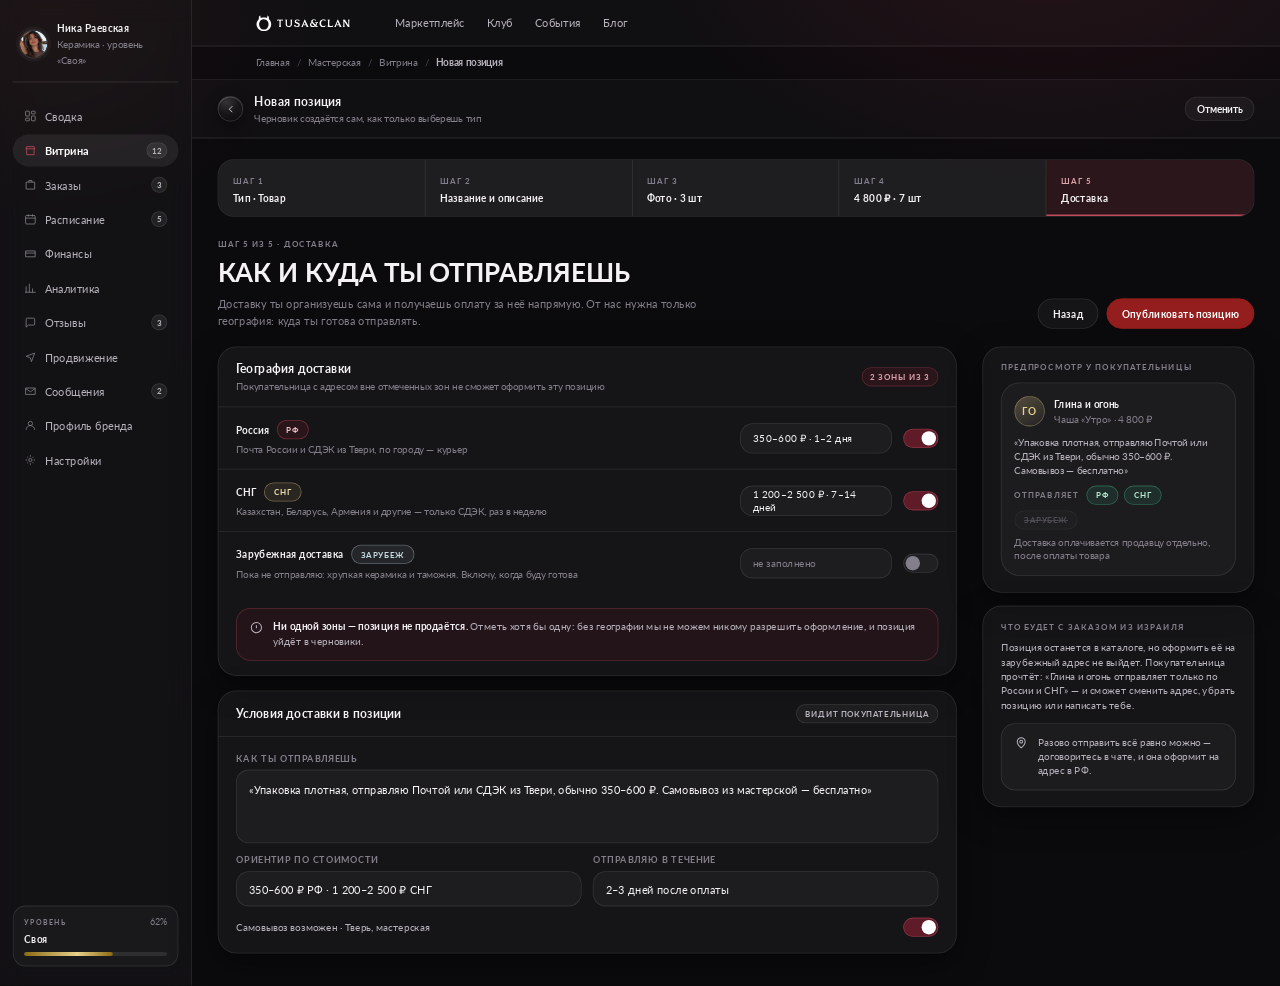
==== commit 24aaf770: "Fix broken styles-board.css reference on novaya-poziciya page" ====
--- a/novaya-poziciya.html
+++ b/novaya-poziciya.html
@@ -4,7 +4,197 @@
 <meta charset="utf-8">
 <title>Новая позиция · доставка · Кабинет селлера · Made by THOUSUKA</title>
 <link rel="stylesheet" href="assets/colors_and_type.css">
-<link rel="stylesheet" href="../styles-board.css">
+<style>
+@font-face{font-family:'Lato';src:url('assets/fonts/Lato-Light.ttf') format('truetype');font-weight:300;font-display:swap}
+@font-face{font-family:'Lato';src:url('assets/fonts/Lato-Regular.ttf') format('truetype');font-weight:400;font-display:swap}
+@font-face{font-family:'Lato';src:url('assets/fonts/Lato-Italic.ttf') format('truetype');font-weight:400;font-style:italic;font-display:swap}
+@font-face{font-family:'Lato';src:url('assets/fonts/Lato-Bold.ttf') format('truetype');font-weight:700;font-display:swap}
+:root{--bg:#0B0A0D;--glass:rgba(255,255,255,0.045);--glass-2:rgba(255,255,255,0.07);--glass-border:rgba(255,255,255,0.10);--glass-border-strong:rgba(255,255,255,0.18);--text-1:#F4F2F4;--text-2:#B7B3BC;--text-3:#837F8A;--crimson:#9D2235;--crimson-soft:#C04B5C;--crimson-tint:rgba(157,34,53,0.16);--cta:#941E1D;--cta-hover:#B0292A;--beige:#C9A88F;--gold:#E8D08A;--green:#3FB984;--font-ui:'Lato','Helvetica Neue',sans-serif;--r-card:24px;--r-btn:9999px;--shadow-card:0 12px 40px rgba(0,0,0,0.45);--ease:cubic-bezier(0.25,0.46,0.45,0.94);--t:200ms}
+*{box-sizing:border-box}
+body{margin:0;background:#08070a;font-family:var(--font-ui);color:var(--text-1);-webkit-font-smoothing:antialiased}
+a{color:inherit;text-decoration:none}a:hover{color:var(--crimson-soft)}
+button{font-family:inherit;cursor:pointer}
+:focus-visible{outline:2px solid var(--crimson-soft);outline-offset:2px;border-radius:6px}
+.desk{padding:56px 48px 80px;display:flex;flex-direction:column;gap:44px;align-items:flex-start;min-width:max-content}
+.deskhead{width:1600px;display:flex;align-items:flex-end;justify-content:space-between;gap:32px;border-bottom:1px solid var(--glass-border);padding-bottom:22px}
+.deskhead h1{margin:0;font-size:26px;line-height:32px;font-weight:700;letter-spacing:.02em;text-transform:uppercase}
+.deskhead p{margin:8px 0 0;font-size:14px;line-height:20px;color:var(--text-3);max-width:680px}
+.legend{display:flex;gap:20px;flex:none}
+.legend div{display:flex;align-items:center;gap:8px;font-size:12px;color:var(--text-3)}
+.legend i{width:8px;height:8px;border-radius:50%;display:block}
+.wrap{display:flex;flex-direction:column;gap:12px}
+.lbl{display:flex;align-items:baseline;gap:10px}
+.lbl b{font-size:11px;font-weight:700;letter-spacing:.16em;text-transform:uppercase;color:var(--text-2)}
+.lbl span{font-size:11px;color:#4a464f;letter-spacing:.04em}
+.lbl a{color:var(--crimson-soft);border-bottom:1px solid rgba(192,75,92,.35)}
+.lbl a:hover{color:#DFA3AC;border-color:#DFA3AC}
+.frame{position:relative;width:1600px;background:var(--bg);border:1px solid rgba(255,255,255,.08);border-radius:10px;overflow:hidden}
+.frame::before{content:"";position:absolute;inset:0;z-index:0;pointer-events:none;background:radial-gradient(880px 560px at 80% -8%,rgba(157,34,53,0.18),transparent 62%),radial-gradient(640px 480px at 4% 2%,rgba(124,52,40,0.11),transparent 56%)}
+.app{position:relative;z-index:1;display:grid;grid-template-columns:240px 1fr;align-items:stretch}
+.side{width:240px;background:rgba(255,255,255,.03);border-right:1px solid var(--glass-border);backdrop-filter:blur(16px);padding:24px 16px;display:flex;flex-direction:column;gap:22px}
+.wordmark{padding:0 8px}
+.wordmark b{display:block;font-weight:700;font-size:19px;letter-spacing:.16em}
+.wordmark span{display:block;margin-top:3px;font-size:9px;font-weight:700;letter-spacing:.34em;text-transform:uppercase;color:var(--text-3)}
+.nav{display:flex;flex-direction:column;gap:3px}
+.nav a{display:flex;align-items:center;gap:10px;height:40px;padding:0 14px;border-radius:var(--r-btn);font-size:14px;font-weight:500;color:var(--text-2);transition:color var(--t) var(--ease),background var(--t) var(--ease)}
+.nav a:hover{background:var(--glass);color:var(--text-1)}
+.nav a.on{background:var(--glass-2);color:#fff;font-weight:700}
+.nav a svg{width:16px;height:16px;flex:none;opacity:.7;fill:none;stroke:currentColor;stroke-width:1.5}
+.nav a.on svg{opacity:1;color:var(--crimson-soft)}
+.nav .badge{margin-left:auto;min-width:20px;height:20px;padding:0 6px;display:grid;place-items:center;border-radius:var(--r-btn);background:var(--glass-2);border:1px solid var(--glass-border);font-size:10px;font-weight:700;color:var(--text-2);font-variant-numeric:tabular-nums}
+.sidefoot{margin-top:auto;display:flex;flex-direction:column;gap:12px}
+.mode{display:grid;grid-template-columns:1fr 1fr;gap:4px;background:var(--glass);border:1px solid var(--glass-border);border-radius:var(--r-btn);padding:4px}
+.mode button{border:0;border-radius:var(--r-btn);background:transparent;color:var(--text-3);font-size:13px;font-weight:700;height:34px;transition:color var(--t),background var(--t)}
+.mode button.on{background:var(--cta);color:#fff;box-shadow:0 0 20px rgba(157,34,53,.38)}
+.me{display:flex;align-items:center;gap:10px;padding:8px;border-radius:18px;transition:background var(--t) var(--ease)}
+.me:hover{background:var(--glass)}
+.top{display:flex;align-items:center;gap:16px;padding:18px 40px;border-bottom:1px solid var(--glass-border);background:rgba(255,255,255,.02);backdrop-filter:blur(14px)}
+.top .sp{margin-left:auto;display:flex;align-items:center;gap:12px}
+.main{width:100%;margin:0 auto;padding:30px 40px 40px;display:flex;flex-direction:column;gap:22px}
+.split{display:grid;grid-template-columns:minmax(0,1fr) 340px;gap:24px;align-items:start}
+.split--wide{grid-template-columns:minmax(0,1fr) 380px}
+.col{display:flex;flex-direction:column;gap:18px;min-width:0}
+.rail{display:flex;flex-direction:column;gap:16px}
+.phead{display:flex;align-items:flex-end;justify-content:space-between;gap:24px}
+.display{margin:0;font-size:32px;line-height:38px;font-weight:700;letter-spacing:.01em;text-transform:uppercase}
+.h2{margin:0;font-size:20px;line-height:26px;font-weight:700}
+.h3{margin:0;font-size:15px;line-height:21px;font-weight:700}
+.body{font-size:14px;line-height:21px;color:var(--text-2)}
+.sm{font-size:13px;line-height:18px}
+.xs{font-size:12px;line-height:16px}
+.eyebrow{font-size:10px;line-height:1;font-weight:700;letter-spacing:.16em;text-transform:uppercase;color:var(--text-3)}
+.stat{font-weight:700;font-size:34px;line-height:40px;letter-spacing:-.02em;font-variant-numeric:tabular-nums}
+.num{font-weight:700;font-variant-numeric:tabular-nums}
+.t2{color:var(--text-2)}.t3{color:var(--text-3)}.gold{color:var(--gold)}.up{color:var(--green)}.crim{color:var(--crimson-soft)}
+.card{background:var(--glass);border:1px solid var(--glass-border);border-radius:var(--r-card);backdrop-filter:blur(16px);box-shadow:var(--shadow-card)}
+.pad{padding:20px 22px}
+.card__h{display:flex;align-items:center;justify-content:space-between;gap:16px;padding:16px 22px;border-bottom:1px solid var(--glass-border)}
+.stackv{display:flex;flex-direction:column;gap:12px}
+.rows{display:flex;flex-direction:column}
+.row{display:flex;align-items:center;justify-content:space-between;gap:14px;padding:13px 22px;border-bottom:1px solid var(--glass-border)}
+.row:last-child{border-bottom:0}
+.urgent{box-shadow:inset 2px 0 0 var(--crimson-soft),var(--shadow-card);background:rgba(157,34,53,.08);border-color:rgba(192,75,92,.24)}
+.orb{position:relative;display:grid;place-items:center;border-radius:50%;background:radial-gradient(120% 120% at 30% 22%,rgba(255,255,255,0.16),rgba(255,255,255,0.03) 42%,rgba(255,255,255,0.012) 70%),rgba(255,255,255,0.03);border:1px solid rgba(255,255,255,0.10);box-shadow:inset 0 1px 1px rgba(255,255,255,0.22),inset 0 -8px 18px rgba(0,0,0,0.45),0 6px 18px rgba(0,0,0,0.40);backdrop-filter:blur(14px);color:#fff;flex:none;width:38px;height:38px}
+.orb svg{width:18px;height:18px;fill:none;stroke:currentColor;stroke-width:1.5}
+.orb--sm{width:32px;height:32px}.orb--sm svg{width:15px;height:15px}
+.orb--crimson{background:radial-gradient(120% 120% at 30% 22%,rgba(192,75,92,.40),rgba(157,34,53,.22) 45%,rgba(157,34,53,.10) 70%);border-color:rgba(192,75,92,.34);color:#F0C3C9}
+.orb--gold{background:radial-gradient(120% 120% at 30% 22%,rgba(232,208,138,.34),rgba(201,168,76,.14) 45%,rgba(201,168,76,.06) 70%);border-color:rgba(232,208,138,.30);color:var(--gold)}
+.av{width:36px;height:36px;border-radius:50%;flex:none;background:var(--glass-2);border:1px solid var(--glass-border-strong);box-shadow:0 0 0 4px rgba(255,255,255,.03);display:grid;place-items:center;font-weight:700;font-size:14px;color:var(--text-2)}
+.av--sm{width:26px;height:26px;font-size:11px;box-shadow:none}
+.thumb{width:46px;height:46px;border-radius:14px;flex:none;background:linear-gradient(150deg,rgba(201,168,143,.20),rgba(255,255,255,.03));border:1px solid var(--glass-border);display:grid;place-items:center;font-weight:700;font-size:15px;color:rgba(201,168,143,.78)}
+.prod{display:flex;align-items:center;gap:14px;min-width:0}
+.btn{display:inline-flex;align-items:center;justify-content:center;gap:8px;height:38px;padding:0 18px;border-radius:var(--r-btn);border:1px solid var(--glass-border);background:var(--glass);color:var(--text-1);font-size:13px;font-weight:700;white-space:nowrap;transition:background var(--t) var(--ease),border-color var(--t) var(--ease),box-shadow var(--t) var(--ease)}
+.btn:hover{background:var(--glass-2);border-color:var(--glass-border-strong)}
+.btn--cta{background:var(--cta);border-color:var(--cta);color:#fff}
+.btn--cta:hover{background:var(--cta-hover);border-color:var(--cta-hover);box-shadow:0 0 26px rgba(157,34,53,.48)}
+.btn--gold{border-color:rgba(232,208,138,.38);color:var(--gold);background:rgba(232,208,138,.07)}
+.btn--gold:hover{background:rgba(232,208,138,.13);border-color:rgba(232,208,138,.6);box-shadow:0 0 22px rgba(232,208,138,.22)}
+.btn--danger{border-color:rgba(192,75,92,.4);color:#DFA3AC;background:rgba(157,34,53,.10)}
+.btn--sm{height:30px;padding:0 14px;font-size:12px}
+.btn--w{width:100%}
+.seg{display:flex;gap:3px;background:var(--glass);border:1px solid var(--glass-border);border-radius:var(--r-btn);padding:4px}
+.seg button{border:0;background:transparent;border-radius:var(--r-btn);height:30px;padding:0 15px;font-size:13px;font-weight:700;color:var(--text-3);transition:color var(--t),background var(--t)}
+.seg button:hover{color:var(--text-2)}
+.seg button.on{background:var(--glass-2);color:#fff}
+.chips{display:flex;gap:7px;flex-wrap:wrap;align-items:center}
+.chip{display:inline-flex;align-items:center;height:28px;padding:0 13px;border-radius:var(--r-btn);font-size:12px;font-weight:700;letter-spacing:.03em;background:var(--glass);border:1px solid var(--glass-border);color:var(--text-2);white-space:nowrap;transition:border-color var(--t),color var(--t),background var(--t)}
+.chip:hover{border-color:var(--glass-border-strong);color:var(--text-1)}
+.chip.on{background:var(--glass-2);border-color:var(--glass-border-strong);color:#fff}
+.chip--crimson{background:var(--crimson-tint);border-color:rgba(192,75,92,.30);color:#DFA3AC}
+.chip--gold{background:rgba(232,208,138,.08);border-color:rgba(232,208,138,.28);color:var(--gold)}
+.chip--sm{height:24px;padding:0 10px;font-size:10px;letter-spacing:.1em;text-transform:uppercase}
+.field{display:flex;flex-direction:column;gap:8px}
+.input{height:44px;border-radius:16px;background:rgba(255,255,255,.035);border:1px solid var(--glass-border);display:flex;align-items:center;gap:10px;padding:0 15px;font-size:14px;color:var(--text-1);transition:border-color var(--t)}
+.input:hover{border-color:var(--glass-border-strong)}
+.input--ph{color:var(--text-3)}
+.input--area{height:auto;min-height:92px;padding:14px 15px;align-items:flex-start;line-height:21px}
+.input svg{width:16px;height:16px;fill:none;stroke:currentColor;stroke-width:1.5;color:var(--text-3);flex:none}
+.icn{width:18px;height:18px;fill:none;stroke:currentColor;stroke-width:1.5;color:var(--text-2);flex:none}
+.bar{height:5px;border-radius:var(--r-btn);background:rgba(255,255,255,.09);overflow:hidden}
+.bar i{display:block;height:100%;border-radius:var(--r-btn);background:rgba(255,255,255,.55)}
+.bar--gold i{background:linear-gradient(90deg,#8B6914,#E8D08A 60%,#8B6914);box-shadow:0 0 14px rgba(232,208,138,.3)}
+.toggle{width:44px;height:24px;border-radius:var(--r-btn);border:1px solid var(--glass-border);background:rgba(255,255,255,.05);position:relative;flex:none;transition:background var(--t),border-color var(--t)}
+.toggle i{position:absolute;top:2px;left:2px;width:18px;height:18px;border-radius:50%;background:var(--text-3);transition:transform var(--t) var(--ease),background var(--t)}
+.toggle.on{background:rgba(157,34,53,.55);border-color:rgba(192,75,92,.5)}
+.toggle.on i{transform:translateX(20px);background:#fff}
+.tbl{width:100%;border-collapse:collapse}
+.tbl th{text-align:left;padding:0 22px;height:38px;background:rgba(255,255,255,.03);font-size:10px;font-weight:700;letter-spacing:.16em;text-transform:uppercase;color:var(--text-3);border-bottom:1px solid var(--glass-border);white-space:nowrap}
+.tbl td{padding:0 22px;height:64px;border-bottom:1px solid var(--glass-border);font-size:14px;vertical-align:middle}
+.tbl tr:last-child td{border-bottom:0}
+.tbl tbody tr{transition:background var(--t) var(--ease)}
+.tbl tbody tr:hover{background:rgba(255,255,255,.03)}
+.tbl .r{text-align:right;font-variant-numeric:tabular-nums;font-weight:700;white-space:nowrap}
+.tbl tr.hot td{background:rgba(157,34,53,.07)}
+.tbl tr.hot td:first-child{box-shadow:inset 2px 0 0 var(--crimson-soft)}
+.tiles{display:grid;grid-template-columns:repeat(4,1fr);gap:12px}
+.tile{background:var(--glass);border:1px solid var(--glass-border);border-radius:20px;backdrop-filter:blur(16px);box-shadow:var(--shadow-card);padding:18px;display:flex;flex-direction:column;gap:10px;min-height:132px;transition:border-color var(--t) var(--ease),transform var(--t) var(--ease)}
+.tile:hover{transform:translateY(-4px);border-color:var(--glass-border-strong)}
+.tile .stat{margin-top:auto}
+.tile--gold{border-color:rgba(232,208,138,.22)}
+.tile--gold .stat{color:var(--gold)}
+.tile--gold:hover{border-color:rgba(232,208,138,.45);box-shadow:var(--shadow-card),0 0 24px rgba(201,168,76,.16)}
+.money{border-color:rgba(232,208,138,.24);background:linear-gradient(150deg,rgba(232,208,138,.10),rgba(255,255,255,.03) 60%);position:relative;overflow:hidden}
+.money::after{content:"";position:absolute;right:-70px;top:-90px;width:260px;height:260px;border-radius:50%;background:radial-gradient(circle,rgba(232,208,138,.15),transparent 68%);pointer-events:none}
+.chart{height:190px;display:flex;align-items:flex-end;gap:6px}
+.chart i{flex:1;display:block;border-radius:3px 3px 0 0;background:linear-gradient(180deg,rgba(255,255,255,.22),rgba(255,255,255,.05))}
+.chart i.hi{background:linear-gradient(180deg,rgba(192,75,92,.85),rgba(157,34,53,.18));box-shadow:0 0 18px rgba(157,34,53,.35)}
+.xaxis{display:flex;justify-content:space-between;margin-top:12px}
+.funnel{display:flex;flex-direction:column;gap:14px}
+.funnel>div>div{display:flex;align-items:baseline;justify-content:space-between;margin-bottom:7px}
+.fbar{height:30px;border-radius:6px;background:linear-gradient(90deg,rgba(255,255,255,.20),rgba(255,255,255,.06))}
+.fbar--hi{background:linear-gradient(90deg,rgba(192,75,92,.9),rgba(157,34,53,.35));box-shadow:0 0 22px rgba(157,34,53,.32)}
+.steps{display:grid;grid-template-columns:repeat(5,1fr);border:1px solid var(--glass-border);border-radius:20px;overflow:hidden;background:var(--glass)}
+.steps>div{padding:14px 18px;border-right:1px solid var(--glass-border)}
+.steps>div:last-child{border-right:0}
+.steps>div.done{background:rgba(255,255,255,.04)}
+.steps>div.now{background:rgba(157,34,53,.16);box-shadow:inset 0 -2px 0 var(--crimson-soft)}
+.steps .sm{margin-top:5px;font-weight:700}
+.tl{display:flex;flex-direction:column}
+.tl div{display:flex;gap:12px;align-items:flex-start;padding-bottom:16px;position:relative}
+.tl div:last-child{padding-bottom:0}
+.tl div::before{content:"";position:absolute;left:6.5px;top:16px;bottom:0;width:1px;background:var(--glass-border)}
+.tl div:last-child::before{display:none}
+.tl b{width:14px;height:14px;border-radius:50%;flex:none;margin-top:2px;border:1px solid var(--glass-border-strong);background:rgba(255,255,255,.06);position:relative;z-index:1}
+.tl div.done b{background:rgba(255,255,255,.55);border-color:transparent}
+.tl div.now b{background:var(--crimson);border-color:var(--crimson-soft);box-shadow:0 0 0 4px rgba(157,34,53,.22)}
+.tl p{margin:0;font-size:13px;line-height:18px;font-weight:700}
+.tl p span{display:block;font-size:12px;line-height:16px;font-weight:400;color:var(--text-3);margin-top:2px}
+.photo{aspect-ratio:1;border-radius:18px;border:1px solid var(--glass-border);background:linear-gradient(150deg,rgba(201,168,143,.22),rgba(255,255,255,.03));position:relative;overflow:hidden}
+.photo--add{border-style:dashed;border-color:var(--glass-border-strong);background:rgba(255,255,255,.02);display:grid;place-items:center;color:var(--text-3);font-size:12px;font-weight:700;text-align:center;gap:6px}
+.cover{height:190px;border-radius:20px;border:1px solid var(--glass-border);background:linear-gradient(140deg,rgba(157,34,53,.30),rgba(201,168,143,.18) 50%,rgba(255,255,255,.03));position:relative;overflow:hidden}
+.grid2{display:grid;grid-template-columns:1fr 1fr;gap:12px}
+.grid3{display:grid;grid-template-columns:repeat(3,1fr);gap:12px}
+.grid4{display:grid;grid-template-columns:repeat(4,1fr);gap:12px}
+.lab{font-size:11px;font-weight:700;letter-spacing:.1em;text-transform:uppercase;color:var(--text-3)}
+.cnt{font-size:11px;color:var(--text-3);font-variant-numeric:tabular-nums}
+.rad{width:18px;height:18px;border-radius:50%;flex:none;border:1px solid var(--glass-border-strong);background:rgba(255,255,255,.04);display:grid;place-items:center}
+.rad.on{border-color:var(--crimson-soft);background:var(--crimson);box-shadow:0 0 0 4px rgba(157,34,53,.22)}
+.rad.on::after{content:"";width:6px;height:6px;border-radius:50%;background:#fff}
+.gnav{display:flex;align-items:center;gap:32px;height:58px;padding:0 40px;border-bottom:1px solid var(--glass-border);background:rgba(255,255,255,.02);backdrop-filter:blur(14px)}
+.gnav .wm{font-weight:700;font-size:15px;letter-spacing:.2em}
+.gnav .lnk{display:flex;gap:28px;margin-left:20px}
+.gnav .lnk a{font-size:14px;color:var(--text-2)}
+.gnav .lnk a:hover{color:#fff}
+.gnav .rt{margin-left:auto;display:flex;align-items:center;gap:10px}
+.crumbs{display:flex;align-items:center;gap:9px;padding:13px 40px;border-bottom:1px solid var(--glass-border);font-size:12px;color:var(--text-3)}
+.crumbs a:hover{color:var(--crimson-soft)}
+.crumbs i{font-style:normal;color:#4a464f}
+.crumbs b{font-weight:700;color:var(--text-2)}
+.prof{display:flex;gap:11px;align-items:center;padding:2px 8px 18px;border-bottom:1px solid var(--glass-border)}
+.lvl{border:1px solid var(--glass-border);border-radius:18px;background:var(--glass);padding:14px 15px;display:flex;flex-direction:column;gap:9px}
+.alert{display:flex;align-items:center;gap:16px;padding:15px 20px;border-radius:20px;border:1px solid rgba(192,75,92,.30);background:rgba(157,34,53,.11);box-shadow:inset 3px 0 0 var(--crimson-soft)}
+.alert .btn{margin-left:auto}
+.kv{display:flex;flex-direction:column}
+.kv>div{display:flex;align-items:baseline;justify-content:space-between;gap:18px;padding:12px 0;border-bottom:1px solid rgba(255,255,255,.06)}
+.kv>div:last-child{border-bottom:0}
+.kv .k{font-size:13px;line-height:18px;color:var(--text-2)}
+.kv .v{font-size:14px;font-weight:700;font-variant-numeric:tabular-nums;white-space:nowrap}
+.kv .v--neg{color:var(--text-2)}
+.kv--pay{border-top:1px solid var(--glass-border);margin-top:2px;padding-top:4px}
+.act{display:flex;align-items:center;gap:12px}
+.act .off{margin-left:auto;font-size:13px;font-weight:700;color:#514d58;cursor:not-allowed}
+.quote{margin:0;font-size:13px;line-height:20px;color:var(--text-2);font-style:italic}
+</style>
 <style>
 .deskhead,.frame{width:1600px}
 .main{max-width:1600px;padding:36px 80px 48px}
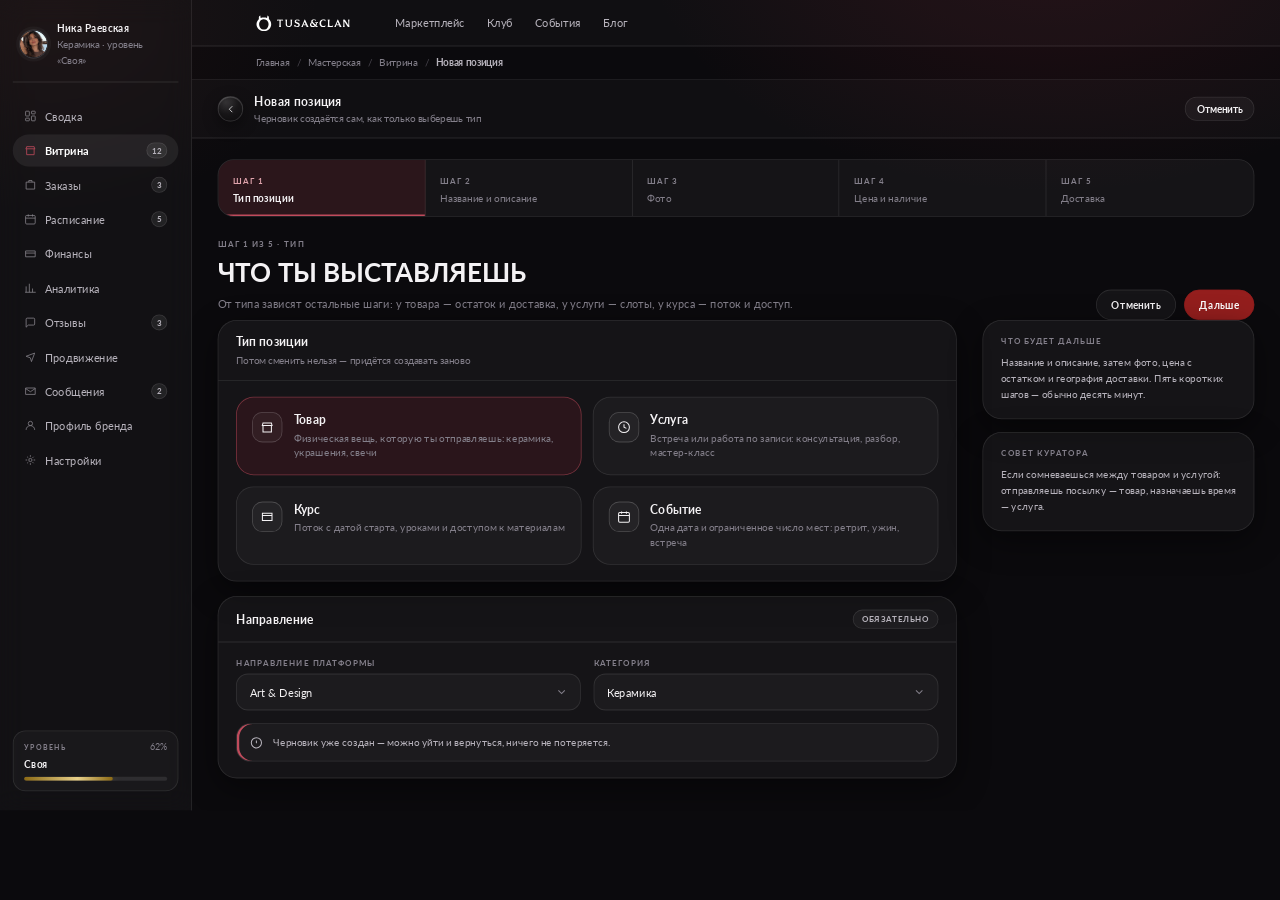
==== commit d064556b: "Add interactive 5-step wizard for adding a new position - Мастер добавления позиции: тип → название " ====
--- a/novaya-poziciya.html
+++ b/novaya-poziciya.html
@@ -2,199 +2,9 @@
 <html lang="ru">
 <head>
 <meta charset="utf-8">
-<title>Новая позиция · доставка · Кабинет селлера · Made by THOUSUKA</title>
+<title>Новая позиция · Кабинет селлера · Made by THOUSUKA</title>
 <link rel="stylesheet" href="assets/colors_and_type.css">
-<style>
-@font-face{font-family:'Lato';src:url('assets/fonts/Lato-Light.ttf') format('truetype');font-weight:300;font-display:swap}
-@font-face{font-family:'Lato';src:url('assets/fonts/Lato-Regular.ttf') format('truetype');font-weight:400;font-display:swap}
-@font-face{font-family:'Lato';src:url('assets/fonts/Lato-Italic.ttf') format('truetype');font-weight:400;font-style:italic;font-display:swap}
-@font-face{font-family:'Lato';src:url('assets/fonts/Lato-Bold.ttf') format('truetype');font-weight:700;font-display:swap}
-:root{--bg:#0B0A0D;--glass:rgba(255,255,255,0.045);--glass-2:rgba(255,255,255,0.07);--glass-border:rgba(255,255,255,0.10);--glass-border-strong:rgba(255,255,255,0.18);--text-1:#F4F2F4;--text-2:#B7B3BC;--text-3:#837F8A;--crimson:#9D2235;--crimson-soft:#C04B5C;--crimson-tint:rgba(157,34,53,0.16);--cta:#941E1D;--cta-hover:#B0292A;--beige:#C9A88F;--gold:#E8D08A;--green:#3FB984;--font-ui:'Lato','Helvetica Neue',sans-serif;--r-card:24px;--r-btn:9999px;--shadow-card:0 12px 40px rgba(0,0,0,0.45);--ease:cubic-bezier(0.25,0.46,0.45,0.94);--t:200ms}
-*{box-sizing:border-box}
-body{margin:0;background:#08070a;font-family:var(--font-ui);color:var(--text-1);-webkit-font-smoothing:antialiased}
-a{color:inherit;text-decoration:none}a:hover{color:var(--crimson-soft)}
-button{font-family:inherit;cursor:pointer}
-:focus-visible{outline:2px solid var(--crimson-soft);outline-offset:2px;border-radius:6px}
-.desk{padding:56px 48px 80px;display:flex;flex-direction:column;gap:44px;align-items:flex-start;min-width:max-content}
-.deskhead{width:1600px;display:flex;align-items:flex-end;justify-content:space-between;gap:32px;border-bottom:1px solid var(--glass-border);padding-bottom:22px}
-.deskhead h1{margin:0;font-size:26px;line-height:32px;font-weight:700;letter-spacing:.02em;text-transform:uppercase}
-.deskhead p{margin:8px 0 0;font-size:14px;line-height:20px;color:var(--text-3);max-width:680px}
-.legend{display:flex;gap:20px;flex:none}
-.legend div{display:flex;align-items:center;gap:8px;font-size:12px;color:var(--text-3)}
-.legend i{width:8px;height:8px;border-radius:50%;display:block}
-.wrap{display:flex;flex-direction:column;gap:12px}
-.lbl{display:flex;align-items:baseline;gap:10px}
-.lbl b{font-size:11px;font-weight:700;letter-spacing:.16em;text-transform:uppercase;color:var(--text-2)}
-.lbl span{font-size:11px;color:#4a464f;letter-spacing:.04em}
-.lbl a{color:var(--crimson-soft);border-bottom:1px solid rgba(192,75,92,.35)}
-.lbl a:hover{color:#DFA3AC;border-color:#DFA3AC}
-.frame{position:relative;width:1600px;background:var(--bg);border:1px solid rgba(255,255,255,.08);border-radius:10px;overflow:hidden}
-.frame::before{content:"";position:absolute;inset:0;z-index:0;pointer-events:none;background:radial-gradient(880px 560px at 80% -8%,rgba(157,34,53,0.18),transparent 62%),radial-gradient(640px 480px at 4% 2%,rgba(124,52,40,0.11),transparent 56%)}
-.app{position:relative;z-index:1;display:grid;grid-template-columns:240px 1fr;align-items:stretch}
-.side{width:240px;background:rgba(255,255,255,.03);border-right:1px solid var(--glass-border);backdrop-filter:blur(16px);padding:24px 16px;display:flex;flex-direction:column;gap:22px}
-.wordmark{padding:0 8px}
-.wordmark b{display:block;font-weight:700;font-size:19px;letter-spacing:.16em}
-.wordmark span{display:block;margin-top:3px;font-size:9px;font-weight:700;letter-spacing:.34em;text-transform:uppercase;color:var(--text-3)}
-.nav{display:flex;flex-direction:column;gap:3px}
-.nav a{display:flex;align-items:center;gap:10px;height:40px;padding:0 14px;border-radius:var(--r-btn);font-size:14px;font-weight:500;color:var(--text-2);transition:color var(--t) var(--ease),background var(--t) var(--ease)}
-.nav a:hover{background:var(--glass);color:var(--text-1)}
-.nav a.on{background:var(--glass-2);color:#fff;font-weight:700}
-.nav a svg{width:16px;height:16px;flex:none;opacity:.7;fill:none;stroke:currentColor;stroke-width:1.5}
-.nav a.on svg{opacity:1;color:var(--crimson-soft)}
-.nav .badge{margin-left:auto;min-width:20px;height:20px;padding:0 6px;display:grid;place-items:center;border-radius:var(--r-btn);background:var(--glass-2);border:1px solid var(--glass-border);font-size:10px;font-weight:700;color:var(--text-2);font-variant-numeric:tabular-nums}
-.sidefoot{margin-top:auto;display:flex;flex-direction:column;gap:12px}
-.mode{display:grid;grid-template-columns:1fr 1fr;gap:4px;background:var(--glass);border:1px solid var(--glass-border);border-radius:var(--r-btn);padding:4px}
-.mode button{border:0;border-radius:var(--r-btn);background:transparent;color:var(--text-3);font-size:13px;font-weight:700;height:34px;transition:color var(--t),background var(--t)}
-.mode button.on{background:var(--cta);color:#fff;box-shadow:0 0 20px rgba(157,34,53,.38)}
-.me{display:flex;align-items:center;gap:10px;padding:8px;border-radius:18px;transition:background var(--t) var(--ease)}
-.me:hover{background:var(--glass)}
-.top{display:flex;align-items:center;gap:16px;padding:18px 40px;border-bottom:1px solid var(--glass-border);background:rgba(255,255,255,.02);backdrop-filter:blur(14px)}
-.top .sp{margin-left:auto;display:flex;align-items:center;gap:12px}
-.main{width:100%;margin:0 auto;padding:30px 40px 40px;display:flex;flex-direction:column;gap:22px}
-.split{display:grid;grid-template-columns:minmax(0,1fr) 340px;gap:24px;align-items:start}
-.split--wide{grid-template-columns:minmax(0,1fr) 380px}
-.col{display:flex;flex-direction:column;gap:18px;min-width:0}
-.rail{display:flex;flex-direction:column;gap:16px}
-.phead{display:flex;align-items:flex-end;justify-content:space-between;gap:24px}
-.display{margin:0;font-size:32px;line-height:38px;font-weight:700;letter-spacing:.01em;text-transform:uppercase}
-.h2{margin:0;font-size:20px;line-height:26px;font-weight:700}
-.h3{margin:0;font-size:15px;line-height:21px;font-weight:700}
-.body{font-size:14px;line-height:21px;color:var(--text-2)}
-.sm{font-size:13px;line-height:18px}
-.xs{font-size:12px;line-height:16px}
-.eyebrow{font-size:10px;line-height:1;font-weight:700;letter-spacing:.16em;text-transform:uppercase;color:var(--text-3)}
-.stat{font-weight:700;font-size:34px;line-height:40px;letter-spacing:-.02em;font-variant-numeric:tabular-nums}
-.num{font-weight:700;font-variant-numeric:tabular-nums}
-.t2{color:var(--text-2)}.t3{color:var(--text-3)}.gold{color:var(--gold)}.up{color:var(--green)}.crim{color:var(--crimson-soft)}
-.card{background:var(--glass);border:1px solid var(--glass-border);border-radius:var(--r-card);backdrop-filter:blur(16px);box-shadow:var(--shadow-card)}
-.pad{padding:20px 22px}
-.card__h{display:flex;align-items:center;justify-content:space-between;gap:16px;padding:16px 22px;border-bottom:1px solid var(--glass-border)}
-.stackv{display:flex;flex-direction:column;gap:12px}
-.rows{display:flex;flex-direction:column}
-.row{display:flex;align-items:center;justify-content:space-between;gap:14px;padding:13px 22px;border-bottom:1px solid var(--glass-border)}
-.row:last-child{border-bottom:0}
-.urgent{box-shadow:inset 2px 0 0 var(--crimson-soft),var(--shadow-card);background:rgba(157,34,53,.08);border-color:rgba(192,75,92,.24)}
-.orb{position:relative;display:grid;place-items:center;border-radius:50%;background:radial-gradient(120% 120% at 30% 22%,rgba(255,255,255,0.16),rgba(255,255,255,0.03) 42%,rgba(255,255,255,0.012) 70%),rgba(255,255,255,0.03);border:1px solid rgba(255,255,255,0.10);box-shadow:inset 0 1px 1px rgba(255,255,255,0.22),inset 0 -8px 18px rgba(0,0,0,0.45),0 6px 18px rgba(0,0,0,0.40);backdrop-filter:blur(14px);color:#fff;flex:none;width:38px;height:38px}
-.orb svg{width:18px;height:18px;fill:none;stroke:currentColor;stroke-width:1.5}
-.orb--sm{width:32px;height:32px}.orb--sm svg{width:15px;height:15px}
-.orb--crimson{background:radial-gradient(120% 120% at 30% 22%,rgba(192,75,92,.40),rgba(157,34,53,.22) 45%,rgba(157,34,53,.10) 70%);border-color:rgba(192,75,92,.34);color:#F0C3C9}
-.orb--gold{background:radial-gradient(120% 120% at 30% 22%,rgba(232,208,138,.34),rgba(201,168,76,.14) 45%,rgba(201,168,76,.06) 70%);border-color:rgba(232,208,138,.30);color:var(--gold)}
-.av{width:36px;height:36px;border-radius:50%;flex:none;background:var(--glass-2);border:1px solid var(--glass-border-strong);box-shadow:0 0 0 4px rgba(255,255,255,.03);display:grid;place-items:center;font-weight:700;font-size:14px;color:var(--text-2)}
-.av--sm{width:26px;height:26px;font-size:11px;box-shadow:none}
-.thumb{width:46px;height:46px;border-radius:14px;flex:none;background:linear-gradient(150deg,rgba(201,168,143,.20),rgba(255,255,255,.03));border:1px solid var(--glass-border);display:grid;place-items:center;font-weight:700;font-size:15px;color:rgba(201,168,143,.78)}
-.prod{display:flex;align-items:center;gap:14px;min-width:0}
-.btn{display:inline-flex;align-items:center;justify-content:center;gap:8px;height:38px;padding:0 18px;border-radius:var(--r-btn);border:1px solid var(--glass-border);background:var(--glass);color:var(--text-1);font-size:13px;font-weight:700;white-space:nowrap;transition:background var(--t) var(--ease),border-color var(--t) var(--ease),box-shadow var(--t) var(--ease)}
-.btn:hover{background:var(--glass-2);border-color:var(--glass-border-strong)}
-.btn--cta{background:var(--cta);border-color:var(--cta);color:#fff}
-.btn--cta:hover{background:var(--cta-hover);border-color:var(--cta-hover);box-shadow:0 0 26px rgba(157,34,53,.48)}
-.btn--gold{border-color:rgba(232,208,138,.38);color:var(--gold);background:rgba(232,208,138,.07)}
-.btn--gold:hover{background:rgba(232,208,138,.13);border-color:rgba(232,208,138,.6);box-shadow:0 0 22px rgba(232,208,138,.22)}
-.btn--danger{border-color:rgba(192,75,92,.4);color:#DFA3AC;background:rgba(157,34,53,.10)}
-.btn--sm{height:30px;padding:0 14px;font-size:12px}
-.btn--w{width:100%}
-.seg{display:flex;gap:3px;background:var(--glass);border:1px solid var(--glass-border);border-radius:var(--r-btn);padding:4px}
-.seg button{border:0;background:transparent;border-radius:var(--r-btn);height:30px;padding:0 15px;font-size:13px;font-weight:700;color:var(--text-3);transition:color var(--t),background var(--t)}
-.seg button:hover{color:var(--text-2)}
-.seg button.on{background:var(--glass-2);color:#fff}
-.chips{display:flex;gap:7px;flex-wrap:wrap;align-items:center}
-.chip{display:inline-flex;align-items:center;height:28px;padding:0 13px;border-radius:var(--r-btn);font-size:12px;font-weight:700;letter-spacing:.03em;background:var(--glass);border:1px solid var(--glass-border);color:var(--text-2);white-space:nowrap;transition:border-color var(--t),color var(--t),background var(--t)}
-.chip:hover{border-color:var(--glass-border-strong);color:var(--text-1)}
-.chip.on{background:var(--glass-2);border-color:var(--glass-border-strong);color:#fff}
-.chip--crimson{background:var(--crimson-tint);border-color:rgba(192,75,92,.30);color:#DFA3AC}
-.chip--gold{background:rgba(232,208,138,.08);border-color:rgba(232,208,138,.28);color:var(--gold)}
-.chip--sm{height:24px;padding:0 10px;font-size:10px;letter-spacing:.1em;text-transform:uppercase}
-.field{display:flex;flex-direction:column;gap:8px}
-.input{height:44px;border-radius:16px;background:rgba(255,255,255,.035);border:1px solid var(--glass-border);display:flex;align-items:center;gap:10px;padding:0 15px;font-size:14px;color:var(--text-1);transition:border-color var(--t)}
-.input:hover{border-color:var(--glass-border-strong)}
-.input--ph{color:var(--text-3)}
-.input--area{height:auto;min-height:92px;padding:14px 15px;align-items:flex-start;line-height:21px}
-.input svg{width:16px;height:16px;fill:none;stroke:currentColor;stroke-width:1.5;color:var(--text-3);flex:none}
-.icn{width:18px;height:18px;fill:none;stroke:currentColor;stroke-width:1.5;color:var(--text-2);flex:none}
-.bar{height:5px;border-radius:var(--r-btn);background:rgba(255,255,255,.09);overflow:hidden}
-.bar i{display:block;height:100%;border-radius:var(--r-btn);background:rgba(255,255,255,.55)}
-.bar--gold i{background:linear-gradient(90deg,#8B6914,#E8D08A 60%,#8B6914);box-shadow:0 0 14px rgba(232,208,138,.3)}
-.toggle{width:44px;height:24px;border-radius:var(--r-btn);border:1px solid var(--glass-border);background:rgba(255,255,255,.05);position:relative;flex:none;transition:background var(--t),border-color var(--t)}
-.toggle i{position:absolute;top:2px;left:2px;width:18px;height:18px;border-radius:50%;background:var(--text-3);transition:transform var(--t) var(--ease),background var(--t)}
-.toggle.on{background:rgba(157,34,53,.55);border-color:rgba(192,75,92,.5)}
-.toggle.on i{transform:translateX(20px);background:#fff}
-.tbl{width:100%;border-collapse:collapse}
-.tbl th{text-align:left;padding:0 22px;height:38px;background:rgba(255,255,255,.03);font-size:10px;font-weight:700;letter-spacing:.16em;text-transform:uppercase;color:var(--text-3);border-bottom:1px solid var(--glass-border);white-space:nowrap}
-.tbl td{padding:0 22px;height:64px;border-bottom:1px solid var(--glass-border);font-size:14px;vertical-align:middle}
-.tbl tr:last-child td{border-bottom:0}
-.tbl tbody tr{transition:background var(--t) var(--ease)}
-.tbl tbody tr:hover{background:rgba(255,255,255,.03)}
-.tbl .r{text-align:right;font-variant-numeric:tabular-nums;font-weight:700;white-space:nowrap}
-.tbl tr.hot td{background:rgba(157,34,53,.07)}
-.tbl tr.hot td:first-child{box-shadow:inset 2px 0 0 var(--crimson-soft)}
-.tiles{display:grid;grid-template-columns:repeat(4,1fr);gap:12px}
-.tile{background:var(--glass);border:1px solid var(--glass-border);border-radius:20px;backdrop-filter:blur(16px);box-shadow:var(--shadow-card);padding:18px;display:flex;flex-direction:column;gap:10px;min-height:132px;transition:border-color var(--t) var(--ease),transform var(--t) var(--ease)}
-.tile:hover{transform:translateY(-4px);border-color:var(--glass-border-strong)}
-.tile .stat{margin-top:auto}
-.tile--gold{border-color:rgba(232,208,138,.22)}
-.tile--gold .stat{color:var(--gold)}
-.tile--gold:hover{border-color:rgba(232,208,138,.45);box-shadow:var(--shadow-card),0 0 24px rgba(201,168,76,.16)}
-.money{border-color:rgba(232,208,138,.24);background:linear-gradient(150deg,rgba(232,208,138,.10),rgba(255,255,255,.03) 60%);position:relative;overflow:hidden}
-.money::after{content:"";position:absolute;right:-70px;top:-90px;width:260px;height:260px;border-radius:50%;background:radial-gradient(circle,rgba(232,208,138,.15),transparent 68%);pointer-events:none}
-.chart{height:190px;display:flex;align-items:flex-end;gap:6px}
-.chart i{flex:1;display:block;border-radius:3px 3px 0 0;background:linear-gradient(180deg,rgba(255,255,255,.22),rgba(255,255,255,.05))}
-.chart i.hi{background:linear-gradient(180deg,rgba(192,75,92,.85),rgba(157,34,53,.18));box-shadow:0 0 18px rgba(157,34,53,.35)}
-.xaxis{display:flex;justify-content:space-between;margin-top:12px}
-.funnel{display:flex;flex-direction:column;gap:14px}
-.funnel>div>div{display:flex;align-items:baseline;justify-content:space-between;margin-bottom:7px}
-.fbar{height:30px;border-radius:6px;background:linear-gradient(90deg,rgba(255,255,255,.20),rgba(255,255,255,.06))}
-.fbar--hi{background:linear-gradient(90deg,rgba(192,75,92,.9),rgba(157,34,53,.35));box-shadow:0 0 22px rgba(157,34,53,.32)}
-.steps{display:grid;grid-template-columns:repeat(5,1fr);border:1px solid var(--glass-border);border-radius:20px;overflow:hidden;background:var(--glass)}
-.steps>div{padding:14px 18px;border-right:1px solid var(--glass-border)}
-.steps>div:last-child{border-right:0}
-.steps>div.done{background:rgba(255,255,255,.04)}
-.steps>div.now{background:rgba(157,34,53,.16);box-shadow:inset 0 -2px 0 var(--crimson-soft)}
-.steps .sm{margin-top:5px;font-weight:700}
-.tl{display:flex;flex-direction:column}
-.tl div{display:flex;gap:12px;align-items:flex-start;padding-bottom:16px;position:relative}
-.tl div:last-child{padding-bottom:0}
-.tl div::before{content:"";position:absolute;left:6.5px;top:16px;bottom:0;width:1px;background:var(--glass-border)}
-.tl div:last-child::before{display:none}
-.tl b{width:14px;height:14px;border-radius:50%;flex:none;margin-top:2px;border:1px solid var(--glass-border-strong);background:rgba(255,255,255,.06);position:relative;z-index:1}
-.tl div.done b{background:rgba(255,255,255,.55);border-color:transparent}
-.tl div.now b{background:var(--crimson);border-color:var(--crimson-soft);box-shadow:0 0 0 4px rgba(157,34,53,.22)}
-.tl p{margin:0;font-size:13px;line-height:18px;font-weight:700}
-.tl p span{display:block;font-size:12px;line-height:16px;font-weight:400;color:var(--text-3);margin-top:2px}
-.photo{aspect-ratio:1;border-radius:18px;border:1px solid var(--glass-border);background:linear-gradient(150deg,rgba(201,168,143,.22),rgba(255,255,255,.03));position:relative;overflow:hidden}
-.photo--add{border-style:dashed;border-color:var(--glass-border-strong);background:rgba(255,255,255,.02);display:grid;place-items:center;color:var(--text-3);font-size:12px;font-weight:700;text-align:center;gap:6px}
-.cover{height:190px;border-radius:20px;border:1px solid var(--glass-border);background:linear-gradient(140deg,rgba(157,34,53,.30),rgba(201,168,143,.18) 50%,rgba(255,255,255,.03));position:relative;overflow:hidden}
-.grid2{display:grid;grid-template-columns:1fr 1fr;gap:12px}
-.grid3{display:grid;grid-template-columns:repeat(3,1fr);gap:12px}
-.grid4{display:grid;grid-template-columns:repeat(4,1fr);gap:12px}
-.lab{font-size:11px;font-weight:700;letter-spacing:.1em;text-transform:uppercase;color:var(--text-3)}
-.cnt{font-size:11px;color:var(--text-3);font-variant-numeric:tabular-nums}
-.rad{width:18px;height:18px;border-radius:50%;flex:none;border:1px solid var(--glass-border-strong);background:rgba(255,255,255,.04);display:grid;place-items:center}
-.rad.on{border-color:var(--crimson-soft);background:var(--crimson);box-shadow:0 0 0 4px rgba(157,34,53,.22)}
-.rad.on::after{content:"";width:6px;height:6px;border-radius:50%;background:#fff}
-.gnav{display:flex;align-items:center;gap:32px;height:58px;padding:0 40px;border-bottom:1px solid var(--glass-border);background:rgba(255,255,255,.02);backdrop-filter:blur(14px)}
-.gnav .wm{font-weight:700;font-size:15px;letter-spacing:.2em}
-.gnav .lnk{display:flex;gap:28px;margin-left:20px}
-.gnav .lnk a{font-size:14px;color:var(--text-2)}
-.gnav .lnk a:hover{color:#fff}
-.gnav .rt{margin-left:auto;display:flex;align-items:center;gap:10px}
-.crumbs{display:flex;align-items:center;gap:9px;padding:13px 40px;border-bottom:1px solid var(--glass-border);font-size:12px;color:var(--text-3)}
-.crumbs a:hover{color:var(--crimson-soft)}
-.crumbs i{font-style:normal;color:#4a464f}
-.crumbs b{font-weight:700;color:var(--text-2)}
-.prof{display:flex;gap:11px;align-items:center;padding:2px 8px 18px;border-bottom:1px solid var(--glass-border)}
-.lvl{border:1px solid var(--glass-border);border-radius:18px;background:var(--glass);padding:14px 15px;display:flex;flex-direction:column;gap:9px}
-.alert{display:flex;align-items:center;gap:16px;padding:15px 20px;border-radius:20px;border:1px solid rgba(192,75,92,.30);background:rgba(157,34,53,.11);box-shadow:inset 3px 0 0 var(--crimson-soft)}
-.alert .btn{margin-left:auto}
-.kv{display:flex;flex-direction:column}
-.kv>div{display:flex;align-items:baseline;justify-content:space-between;gap:18px;padding:12px 0;border-bottom:1px solid rgba(255,255,255,.06)}
-.kv>div:last-child{border-bottom:0}
-.kv .k{font-size:13px;line-height:18px;color:var(--text-2)}
-.kv .v{font-size:14px;font-weight:700;font-variant-numeric:tabular-nums;white-space:nowrap}
-.kv .v--neg{color:var(--text-2)}
-.kv--pay{border-top:1px solid var(--glass-border);margin-top:2px;padding-top:4px}
-.act{display:flex;align-items:center;gap:12px}
-.act .off{margin-left:auto;font-size:13px;font-weight:700;color:#514d58;cursor:not-allowed}
-.quote{margin:0;font-size:13px;line-height:20px;color:var(--text-2);font-style:italic}
-</style>
+<link rel="stylesheet" href="styles-board.css">
 <style>
 .deskhead,.frame{width:1600px}
 .main{max-width:1600px;padding:36px 80px 48px}
@@ -309,6 +119,39 @@
 .btn[disabled]{opacity:.36;box-shadow:none;pointer-events:none}
 .hint{display:inline-flex;align-items:center;gap:7px;font-size:11px;color:var(--crimson-soft)}
 .hint i{width:6px;height:6px;border-radius:50%;background:var(--crimson-soft);display:block}
+.wstep[hidden]{display:none!important}
+.steps>div{cursor:pointer;transition:background var(--t) var(--ease)}
+.steps>div:hover{background:rgba(255,255,255,.06)}
+.steps>div.wait .sm{color:var(--text-3);font-weight:400}
+.tgrid{display:grid;grid-template-columns:repeat(2,minmax(0,1fr));gap:14px}
+.topt{display:flex;gap:14px;align-items:flex-start;text-align:left;padding:18px 19px;border-radius:22px;border:1px solid var(--glass-border);background:rgba(255,255,255,.03);transition:border-color var(--t) var(--ease),background var(--t) var(--ease),transform var(--t) var(--ease)}
+.topt:hover{border-color:var(--glass-border-strong);transform:translateY(-2px)}
+.topt.on{border-color:rgba(192,75,92,.55);background:var(--crimson-tint)}
+.topt i{width:38px;height:38px;border-radius:13px;flex:none;display:grid;place-items:center;border:1px solid var(--glass-border-strong);background:rgba(255,255,255,.04)}
+.topt i svg{width:18px;height:18px;fill:none;stroke:var(--text-1);stroke-width:1.7}
+.topt b{display:block;font-size:15px;font-weight:700;color:var(--text-1)}
+.topt span{display:block;font-size:12.5px;line-height:18px;color:var(--text-3);margin-top:6px}
+.wf{display:flex;flex-direction:column;gap:7px}
+.wf>label{font-size:10px;font-weight:700;letter-spacing:.14em;text-transform:uppercase;color:var(--text-3)}
+.wf input,.wf textarea,.wf select{width:100%;height:46px;padding:0 16px;border-radius:15px;border:1px solid var(--glass-border);background:rgba(255,255,255,.03);color:var(--text-1);font:inherit;font-size:14px;transition:border-color var(--t) var(--ease)}
+.wf input:focus,.wf textarea:focus,.wf select:focus{border-color:rgba(192,75,92,.5);outline:none}
+.wf textarea{height:120px;padding:13px 16px;line-height:20px;resize:vertical}
+.wf select{appearance:none;-webkit-appearance:none;padding-right:42px;background-image:url("data:image/svg+xml;utf8,<svg xmlns='http://www.w3.org/2000/svg' viewBox='0 0 24 24' fill='none' stroke='%23837F8A' stroke-width='2'><path d='M6 9l6 6 6-6'/></svg>");background-repeat:no-repeat;background-position:right 15px center;background-size:16px}
+.wf select option{background:#171419}
+.wf .cnt{font-size:11.5px;color:var(--text-3)}
+.media{display:grid;grid-template-columns:repeat(4,minmax(0,1fr));gap:12px}
+.mi{position:relative;aspect-ratio:1;border-radius:18px;overflow:hidden;border:1px solid var(--glass-border);background:#0F0D12}
+.mi img{position:absolute;inset:0;width:100%;height:100%;object-fit:cover}
+.mi.cover::after{content:"Обложка";position:absolute;left:9px;bottom:9px;padding:3px 9px;border-radius:9999px;background:rgba(11,10,13,.82);border:1px solid rgba(255,255,255,.16);font-size:9px;font-weight:700;letter-spacing:.08em;text-transform:uppercase}
+.mi .del{position:absolute;right:8px;top:8px;width:26px;height:26px;border-radius:50%;border:1px solid rgba(255,255,255,.2);background:rgba(11,10,13,.78);color:#fff;font-size:13px;line-height:1;display:grid;place-items:center;opacity:0;transition:opacity var(--t) var(--ease)}
+.mi:hover .del{opacity:1}
+.mi--add{display:grid;place-items:center;border-style:dashed;border-color:var(--glass-border-strong);color:var(--text-3);gap:6px;font-size:12px;font-weight:700}
+.mi--add svg{width:20px;height:20px;fill:none;stroke:currentColor;stroke-width:2}
+.mi--add:hover{color:#fff;border-color:rgba(192,75,92,.5)}
+.pvcard{border-radius:20px;overflow:hidden;border:1px solid var(--glass-border);background:rgba(255,255,255,.03)}
+.pvcard .im{position:relative;aspect-ratio:4/3;background:#0F0D12}
+.pvcard .im img{position:absolute;inset:0;width:100%;height:100%;object-fit:cover}
+.pvcard .bd{padding:15px 16px 17px;display:flex;flex-direction:column;gap:8px}
 </style>
 <link rel="stylesheet" href="demo.css">
 <style>.av--img{overflow:hidden;padding:0;background:#0F0D12}.av--img img{width:100%;height:100%;object-fit:cover;display:block;border-radius:50%}</style>
@@ -318,10 +161,10 @@
 <body class="dm">
 <div class="dm-bar">
   <a class="dm-home" href="index.html"><img src="logo.svg" alt="THOUSUKA" class="dm-logo" /><span class="dm-sub">Кабинет селлера · демо</span></a>
-  <div class="dm-now"><b>Новая позиция · доставка</b><span>шаг 5 · география доставки</span></div>
+  <div class="dm-now"><b>Новая позиция</b><span>шаг 1 · тип и направление</span></div>
   <div class="dm-nav">
     <a class="dm-btn" href="vitrina.html" title="Предыдущий экран">←</a>
-    <select class="dm-sel" onchange="location.href=this.value"><option value="svodka.html">Сводка</option><option value="vitrina.html">Витрина</option><option value="novaya-poziciya.html" selected>Новая позиция · доставка</option><option value="zakazy.html">Заказы</option><option value="zakaz-1043.html">Заказ №1043</option><option value="raspisanie.html">Расписание</option><option value="finansy.html">Финансы</option><option value="analitika.html">Аналитика</option><option value="otzyvy.html">Отзывы</option><option value="prodvizhenie.html">Продвижение</option><option value="soobscheniya.html">Сообщения</option><option value="profil.html">Профиль бренда</option><option value="nastroyki.html">Настройки</option></select>
+    <select class="dm-sel" onchange="location.href=this.value"><option value="svodka.html">Сводка</option><option value="vitrina.html">Витрина</option><option value="novaya-poziciya.html" selected>Новая позиция · мастер</option><option value="zakazy.html">Заказы</option><option value="zakaz-1043.html">Заказ №1043</option><option value="raspisanie.html">Расписание</option><option value="finansy.html">Финансы</option><option value="analitika.html">Аналитика</option><option value="otzyvy.html">Отзывы</option><option value="prodvizhenie.html">Продвижение</option><option value="soobscheniya.html">Сообщения</option><option value="profil.html">Профиль бренда</option><option value="nastroyki.html">Настройки</option></select>
     <a class="dm-btn" href="zakazy.html" title="Следующий экран">→</a>
   </div>
 </div>
@@ -344,14 +187,134 @@
         <div class="sp"><a href="vitrina.html" class="btn btn--sm">Отменить</a></div>
       </div>
       <div class="main">
-        <div class="steps">
-          <div class="done"><span class="eyebrow">Шаг 1</span><div class="sm">Тип · Товар</div></div>
-          <div class="done"><span class="eyebrow">Шаг 2</span><div class="sm">Название и описание</div></div>
-          <div class="done"><span class="eyebrow">Шаг 3</span><div class="sm">Фото · 3 шт</div></div>
-          <div class="done"><span class="eyebrow">Шаг 4</span><div class="sm">4 800 ₽ · 7 шт</div></div>
-          <div class="now"><span class="eyebrow" style="color:#DFA3AC">Шаг 5</span><div class="sm">Доставка</div></div>
+        <div class="steps" data-steps>
+          <div data-s="1"><span class="eyebrow">Шаг 1</span><div class="sm">Тип позиции</div></div>
+          <div data-s="2"><span class="eyebrow">Шаг 2</span><div class="sm">Название и описание</div></div>
+          <div data-s="3"><span class="eyebrow">Шаг 3</span><div class="sm">Фото</div></div>
+          <div data-s="4"><span class="eyebrow">Шаг 4</span><div class="sm">Цена и наличие</div></div>
+          <div data-s="5"><span class="eyebrow">Шаг 5</span><div class="sm">Доставка</div></div>
         </div>
-        <div class="phead"><div><span class="eyebrow">Шаг 5 из 5 · доставка</span><h2 class="display" style="margin-top:10px">Как и куда ты отправляешь</h2><p class="body t3" style="margin:9px 0 0;max-width:660px">Доставку ты организуешь сама и получаешь оплату за неё напрямую. От нас нужна только география: куда ты готова отправлять.</p></div><div style="display:flex;gap:10px"><a href="vitrina.html" class="btn">Назад</a><a href="vitrina.html" class="btn btn--cta">Опубликовать позицию</a></div></div>
+        <section class="wstep" data-panel="1"><div class="phead"><div><span class="eyebrow">Шаг 1 из 5 · тип</span><h2 class="display" style="margin-top:10px">Что ты выставляешь</h2><p class="body t3" style="margin:9px 0 10px;max-width:800px;width:800px">От типа зависят остальные шаги: у товара — остаток и доставка, у услуги — слоты, у курса — поток и доступ.</p></div><div style="display:flex;gap:10px"><a href="vitrina.html" class="btn">Отменить</a><button class="btn btn--cta" type="button" data-next>Дальше</button></div></div>
+        <div class="split">
+          <div class="col">
+            <div class="card">
+              <div class="card__h"><div><h3 class="h3">Тип позиции</h3><div class="xs t3" style="margin-top:5px">Потом сменить нельзя — придётся создавать заново</div></div></div>
+              <div class="pad">
+                <div class="tgrid" data-types>
+                  <button class="topt on" type="button" data-t="tovar"><i><svg viewBox="0 0 24 24"><path d="M3 9h18M4 9l1-4h14l1 4M5 9v11h14V9"></path></svg></i><div><b>Товар</b><span>Физическая вещь, которую ты отправляешь: керамика, украшения, свечи</span></div></button>
+                  <button class="topt" type="button" data-t="usluga"><i><svg viewBox="0 0 24 24"><circle cx="12" cy="12" r="9"></circle><path d="M12 7v5l4 2"></path></svg></i><div><b>Услуга</b><span>Встреча или работа по записи: консультация, разбор, мастер-класс</span></div></button>
+                  <button class="topt" type="button" data-t="kurs"><i><svg viewBox="0 0 24 24"><path d="M4 6h16v12H4zM4 10h16"></path></svg></i><div><b>Курс</b><span>Поток с датой старта, уроками и доступом к материалам</span></div></button>
+                  <button class="topt" type="button" data-t="sobytie"><i><svg viewBox="0 0 24 24"><rect x="3" y="5" width="18" height="16" rx="2"></rect><path d="M3 10h18M8 3v4M16 3v4"></path></svg></i><div><b>Событие</b><span>Одна дата и ограниченное число мест: ретрит, ужин, встреча</span></div></button>
+                </div>
+              </div>
+            </div>
+            <div class="card">
+              <div class="card__h"><h3 class="h3">Направление</h3><span class="chip chip--sm">обязательно</span></div>
+              <div class="pad stackv" style="gap:16px">
+                <div class="grid2" style="gap:16px">
+                  <div class="wf"><label for="w-dir">Направление платформы</label><select id="w-dir"><option>Art &amp; Design</option><option>Parfum</option><option>Sense</option><option>Spirit</option><option>TUSA Events</option></select></div>
+                  <div class="wf"><label for="w-cat">Категория</label><select id="w-cat"><option>Керамика</option><option>Украшения</option><option>Свечи</option><option>Текстиль</option></select></div>
+                </div>
+                <div class="note"><svg viewBox="0 0 24 24"><circle cx="12" cy="12" r="9"></circle><path d="M12 8v5M12 16h.01"></path></svg><div>Черновик уже создан — можно уйти и вернуться, ничего не потеряется.</div></div>
+              </div>
+            </div>
+          </div>
+          <div class="rail">
+            <div class="card pad stackv"><span class="eyebrow">Что будет дальше</span><p class="sm t2" style="margin:0;line-height:20px">Название и описание, затем фото, цена с остатком и география доставки. Пять коротких шагов — обычно десять минут.</p></div>
+            <div class="card pad stackv"><span class="eyebrow">Совет куратора</span><p class="sm t2" style="margin:0;line-height:20px">Если сомневаешься между товаром и услугой: отправляешь посылку — товар, назначаешь время — услуга.</p></div>
+          </div>
+        </div></section>
+        <section class="wstep" data-panel="2" hidden><div class="phead"><div><span class="eyebrow">Шаг 2 из 5 · текст</span><h2 class="display" style="margin-top:10px">Название и описание</h2><p class="body t3" style="margin:9px 0 0;max-width:660px">Это первое, что читает покупательница. Пиши так, как рассказала бы подруге: из чего, какого размера и почему именно так.</p></div><div style="display:flex;gap:10px"><button class="btn" type="button" data-prev>Назад</button><button class="btn btn--cta" type="button" data-next>Дальше</button></div></div>
+        <div class="split">
+          <div class="col">
+            <div class="card">
+              <div class="card__h"><h3 class="h3">Текст позиции</h3><span class="chip chip--sm" data-tlabel>Товар</span></div>
+              <div class="pad stackv" style="gap:16px">
+                <div class="wf"><label for="w-nm">Название</label><input id="w-nm" type="text" value="Чаша «Утро», песочная" /><span class="cnt">До 60 символов — в каталоге название обрезается</span></div>
+                <div class="wf"><label for="w-ds">Описание</label><textarea id="w-ds">Ручная лепка, глазурь пищевая. Объём 350 мл, диаметр 12 см. Каждая чаша чуть отличается оттенком — это обжиг, а не брак. Можно мыть в посудомоечной машине.</textarea><span class="cnt"><span data-len>0</span> из 1200 символов</span></div>
+                <div class="grid2" style="gap:16px">
+                  <div class="wf"><label for="w-made">Срок изготовления</label><input id="w-made" type="text" value="2–3 дня" /></div>
+                  <div class="wf"><label for="w-tags">Теги для поиска</label><input id="w-tags" type="text" value="керамика, завтрак, подарок" /></div>
+                </div>
+              </div>
+            </div>
+            <div class="card">
+              <div class="card__h"><h3 class="h3">Характеристики</h3><span class="chip chip--sm">видно таблицей в карточке</span></div>
+              <div class="rows">
+                <div class="row" style="padding:14px 22px"><span class="sm t2">Материал</span><span class="sm" style="font-weight:700">Глина, пищевая глазурь</span></div>
+                <div class="row" style="padding:14px 22px"><span class="sm t2">Объём</span><span class="sm" style="font-weight:700">350 мл</span></div>
+                <div class="row" style="padding:14px 22px"><span class="sm t2">Диаметр</span><span class="sm" style="font-weight:700">12 см</span></div>
+              </div>
+              <div class="pad" style="padding:16px 22px"><button class="dashrow" type="button"><svg viewBox="0 0 24 24"><path d="M12 5v14M5 12h14"></path></svg>Добавить характеристику</button></div>
+            </div>
+          </div>
+          <div class="rail">
+            <div class="card pad stackv"><span class="eyebrow">Что писать, а что нет</span><p class="sm t2" style="margin:0;line-height:20px">Размер, материал, срок изготовления — обязательно: без них модерация вернёт позицию. Обещания вроде «доставка за день» лучше не давать.</p></div>
+            <div class="card pad stackv"><span class="eyebrow">Как читается название</span><p class="sm t2" style="margin:0;line-height:20px">«Чаша «Утро», песочная» — предмет, имя, цвет. Так покупательница находит позицию поиском и узнаёт её в списке заказов.</p></div>
+          </div>
+        </div></section>
+        <section class="wstep" data-panel="3" hidden><div class="phead"><div><span class="eyebrow">Шаг 3 из 5 · фото</span><h2 class="display" style="margin-top:10px">Покажи вещь честно</h2><p class="body t3" style="margin:9px 0 0;max-width:660px">Минимум три снимка на нейтральном фоне и один — в руке или в интерьере, чтобы был понятен масштаб.</p></div><div style="display:flex;gap:10px"><button class="btn" type="button" data-prev>Назад</button><button class="btn btn--cta" type="button" data-next>Дальше</button></div></div>
+        <div class="split">
+          <div class="col">
+            <div class="card">
+              <div class="card__h"><div><h3 class="h3">Фотографии</h3><div class="xs t3" style="margin-top:5px">Первая — обложка. Перетащи, чтобы поменять порядок</div></div><span class="chip chip--sm chip--crimson" data-mcount>3 из 8</span></div>
+              <div class="pad"><div class="media" data-media>
+                <div class="mi cover"><img src="img/chasha.avif" alt="" /><button class="del" type="button" aria-label="Удалить">×</button></div>
+                <div class="mi"><img src="img/vaza.avif" alt="" /><button class="del" type="button" aria-label="Удалить">×</button></div>
+                <div class="mi"><img src="img/goncharka.avif" alt="" /><button class="del" type="button" aria-label="Удалить">×</button></div>
+                <button class="mi mi--add" type="button"><svg viewBox="0 0 24 24"><path d="M12 5v14M5 12h14"></path></svg>Добавить</button>
+              </div></div>
+            </div>
+            <div class="card">
+              <div class="card__h"><h3 class="h3">Требования модерации</h3></div>
+              <div class="rows">
+                <div class="row" style="padding:14px 22px"><span class="sm t2">Минимум 3 снимка</span><span class="chip chip--sm chip--green">выполнено</span></div>
+                <div class="row" style="padding:14px 22px"><span class="sm t2">Нейтральный фон</span><span class="chip chip--sm chip--green">выполнено</span></div>
+                <div class="row" style="padding:14px 22px"><span class="sm t2">Снимок в масштабе — в руке или в интерьере</span><span class="chip chip--sm">не хватает</span></div>
+                <div class="row" style="padding:14px 22px"><span class="sm t2">Без коллажей, рамок и водяных знаков</span><span class="chip chip--sm chip--green">выполнено</span></div>
+              </div>
+            </div>
+          </div>
+          <div class="rail">
+            <div class="card pad stackv"><span class="eyebrow">Свет</span><p class="sm t2" style="margin:0;line-height:20px">Съёмка у окна днём даёт честный цвет. Вспышка и жёлтая лампа искажают глазурь — потом приходят вопросы «почему цвет другой».</p></div>
+            <div class="card pad stackv"><span class="eyebrow">Формат</span><p class="sm t2" style="margin:0;line-height:20px">Квадрат 1:1, не меньше 1200×1200. Вертикальные кадры обрезаются по центру.</p></div>
+          </div>
+        </div></section>
+        <section class="wstep" data-panel="4" hidden><div class="phead"><div><span class="eyebrow">Шаг 4 из 5 · цена</span><h2 class="display" style="margin-top:10px">Цена и наличие</h2><p class="body t3" style="margin:9px 0 0;max-width:660px">Цена — только за саму вещь. Доставку покупательница платит тебе отдельно, её здесь считать не нужно.</p></div><div style="display:flex;gap:10px"><button class="btn" type="button" data-prev>Назад</button><button class="btn btn--cta" type="button" data-next>Дальше</button></div></div>
+        <div class="split">
+          <div class="col">
+            <div class="card">
+              <div class="card__h"><h3 class="h3">Цена</h3><span class="chip chip--sm">в рублях</span></div>
+              <div class="pad stackv" style="gap:16px">
+                <div class="grid2" style="gap:16px">
+                  <div class="wf"><label for="w-pr">Цена позиции</label><input id="w-pr" type="text" inputmode="numeric" value="4800" /></div>
+                  <div class="wf"><label for="w-old">Цена до скидки</label><input id="w-old" type="text" inputmode="numeric" placeholder="не указана" /></div>
+                </div>
+                <div class="grid2" style="gap:16px">
+                  <div class="wf"><label for="w-st">Остаток, шт</label><input id="w-st" type="text" inputmode="numeric" value="7" /></div>
+                  <div class="wf"><label for="w-min">Минимальный заказ</label><input id="w-min" type="text" value="1 шт" /></div>
+                </div>
+                <div class="row" style="padding:0;border:0"><div><div class="sm" style="font-weight:700">Принимать заказы при нулевом остатке</div><div class="xs t3" style="margin-top:4px">Позиция останется на витрине с пометкой «на заказ»</div></div><span class="toggle on"><i></i></span></div>
+              </div>
+            </div>
+            <div class="card">
+              <div class="card__h"><h3 class="h3">Сколько придёт тебе</h3><span class="chip chip--sm">комиссия платформы 8%</span></div>
+              <div class="pad">
+                <div class="kv">
+                  <div><span class="k">Цена позиции</span><span class="v" data-c-pr>4 800 ₽</span></div>
+                  <div><span class="k">Комиссия платформы</span><span class="v" data-c-fee>−384 ₽</span></div>
+                  <div><span class="k">Доставка — мимо платформы, напрямую тебе</span><span class="v">350–600 ₽</span></div>
+                  <div class="kv--pay" style="display:flex"><span class="k" style="font-weight:700;color:var(--text-1)">Выплата за позицию</span><span class="v" data-c-out>4 416 ₽</span></div>
+                </div>
+              </div>
+            </div>
+          </div>
+          <div class="rail">
+            <div class="card pad stackv"><span class="eyebrow">Выплаты</span><p class="sm t2" style="margin:0;line-height:20px">Деньги приходят на карту раз в неделю, по вторникам, после того как покупательница подтвердит получение.</p></div>
+            <div class="card pad stackv"><span class="eyebrow">О скидках</span><p class="sm t2" style="margin:0;line-height:20px">Цену до скидки показываем зачёркнутой только если позиция реально продавалась дороже две недели. Иначе модерация снимет.</p></div>
+          </div>
+        </div></section>
+        <section class="wstep" data-panel="5" hidden><div class="phead"><div><span class="eyebrow">Шаг 5 из 5 · доставка</span><h2 class="display" style="margin-top:10px">Как и куда ты отправляешь</h2><p class="body t3" style="margin:9px 0 0;max-width:660px">Доставку ты организуешь сама и получаешь оплату за неё напрямую. От нас нужна только география: куда ты готова отправлять.</p></div><div style="display:flex;gap:10px"><button class="btn" type="button" data-prev>Назад</button><button class="btn btn--cta" type="button" data-pub>Опубликовать позицию</button></div></div>
         <div class="split">
           <div class="col">
             <div class="card">
@@ -405,10 +368,74 @@
               <div class="note" style="margin-top:2px"><svg viewBox="0 0 24 24"><path d="M12 21s7-6.2 7-11a7 7 0 1 0-14 0c0 4.8 7 11 7 11z"></path><circle cx="12" cy="10" r="2.5"></circle></svg><div>Разово отправить всё равно можно — договоритесь в чате, и она оформит на адрес в РФ.</div></div>
             </div>
           </div>
-        </div>
+        </div></section>
       </div>
       </div>
     </div></div></div>
 <script src="demo.js"></script>
+<script>
+(function(){
+var LBL=[null,['Тип позиции','тип и направление'],['Название и описание','текст позиции'],['Фото','снимки'],['Цена и наличие','цена и остаток'],['Доставка','география доставки']];
+var TL={tovar:'Товар',usluga:'Услуга',kurs:'Курс',sobytie:'Событие'};
+var bar=document.querySelector('[data-steps]'),panels=document.querySelectorAll('[data-panel]');
+var now=document.querySelector('.dm-now'),type='tovar',cur=1;
+function show(n){
+  cur=Math.min(5,Math.max(1,n));
+  Array.prototype.forEach.call(panels,function(p){p.hidden=+p.dataset.panel!==cur;});
+  Array.prototype.forEach.call(bar.children,function(d){
+    var i=+d.dataset.s;
+    d.className=i<cur?'done':i===cur?'now':'wait';
+    d.querySelector('.eyebrow').style.color=i===cur?'#DFA3AC':'';
+    if(i===1)d.querySelector('.sm').textContent=i<cur?'Тип · '+TL[type]:'Тип позиции';
+  });
+  if(now)now.innerHTML='<b>Новая позиция</b><span>шаг '+cur+' · '+LBL[cur][1]+'</span>';
+  document.title='Новая позиция · '+LBL[cur][0]+' · Кабинет селлера · Made by THOUSUKA';
+  var m=document.querySelector('.main');if(m)m.scrollTop=0;
+}
+document.addEventListener('click',function(e){
+  var s=e.target.closest('[data-s]');if(s){show(+s.dataset.s);return;}
+  if(e.target.closest('[data-next]')){show(cur+1);return;}
+  if(e.target.closest('[data-prev]')){show(cur-1);return;}
+  if(e.target.closest('[data-pub]')){location.href='vitrina.html';return;}
+  var t=e.target.closest('[data-t]');
+  if(t){
+    type=t.dataset.t;
+    Array.prototype.forEach.call(t.parentNode.children,function(x){x.classList.toggle('on',x===t)});
+    var lb=document.querySelector('[data-tlabel]');if(lb)lb.textContent=TL[type];
+    return;
+  }
+  var tg=e.target.closest('.toggle');if(tg){tg.classList.toggle('on');return;}
+  var del=e.target.closest('.mi .del');
+  if(del){del.closest('.mi').remove();media();return;}
+  var add=e.target.closest('.mi--add');
+  if(add){
+    var n=document.createElement('div');n.className='mi';
+    n.innerHTML='<img src="img/svecha.avif" alt="" /><button class="del" type="button" aria-label="Удалить">×</button>';
+    add.parentNode.insertBefore(n,add);media();return;
+  }
+});
+function media(){
+  var box=document.querySelector('[data-media]');if(!box)return;
+  var list=box.querySelectorAll('.mi:not(.mi--add)');
+  Array.prototype.forEach.call(list,function(m,i){m.classList.toggle('cover',i===0)});
+  var c=document.querySelector('[data-mcount]');if(c)c.textContent=list.length+' из 8';
+  var a=box.querySelector('.mi--add');if(a)a.hidden=list.length>=8;
+}
+var ds=document.getElementById('w-ds'),len=document.querySelector('[data-len]');
+function textlen(){if(ds&&len)len.textContent=ds.value.length;}
+if(ds)ds.addEventListener('input',textlen);
+var pr=document.getElementById('w-pr');
+function money(){
+  if(!pr)return;
+  var v=parseInt(pr.value.replace(/\D/g,''),10)||0,fee=Math.round(v*0.08);
+  var f=function(n){return n.toLocaleString('ru-RU').replace(/,/g,' ')+' ₽'};
+  document.querySelector('[data-c-pr]').textContent=f(v);
+  document.querySelector('[data-c-fee]').textContent='−'+f(fee);
+  document.querySelector('[data-c-out]').textContent=f(v-fee);
+}
+if(pr)pr.addEventListener('input',money);
+textlen();money();media();show(1);
+})();
+</script>
 </body>
 </html>
--- a/styles-board.css
+++ b/styles-board.css
@@ -0,0 +1,370 @@
+/* Общие стили бордов THOUSUKA. Извлечено из «Мастерская — репутация и продвижение». */
+
+@font-face{font-family:'Lato';src:url('assets/fonts/Lato-Light.ttf') format('truetype');font-weight:300;font-display:swap}
+@font-face{font-family:'Lato';src:url('assets/fonts/Lato-Regular.ttf') format('truetype');font-weight:400;font-display:swap}
+@font-face{font-family:'Lato';src:url('assets/fonts/Lato-Italic.ttf') format('truetype');font-weight:400;font-style:italic;font-display:swap}
+@font-face{font-family:'Lato';src:url('assets/fonts/Lato-Bold.ttf') format('truetype');font-weight:700;font-display:swap}
+:root{--bg:#0B0A0D;--glass:rgba(255,255,255,0.045);--glass-2:rgba(255,255,255,0.07);--glass-border:rgba(255,255,255,0.10);--glass-border-strong:rgba(255,255,255,0.18);--text-1:#F4F2F4;--text-2:#B7B3BC;--text-3:#837F8A;--crimson:#9D2235;--crimson-soft:#C04B5C;--crimson-tint:rgba(157,34,53,0.16);--cta:#941E1D;--cta-hover:#B0292A;--beige:#C9A88F;--gold:#E8D08A;--green:#3FB984;--font-ui:'Lato','Helvetica Neue',sans-serif;--r-card:24px;--r-btn:9999px;--shadow-card:0 12px 40px rgba(0,0,0,0.45);--ease:cubic-bezier(0.25,0.46,0.45,0.94);--t:200ms}
+*{box-sizing:border-box}
+body{margin:0;background:#08070a;font-family:var(--font-ui);color:var(--text-1);-webkit-font-smoothing:antialiased}
+a{color:inherit;text-decoration:none}a:hover{color:var(--crimson-soft)}
+button{font-family:inherit;cursor:pointer}
+:focus-visible{outline:2px solid var(--crimson-soft);outline-offset:2px;border-radius:6px}
+.desk{padding:56px 48px 80px;display:flex;flex-direction:column;gap:44px;align-items:flex-start;min-width:max-content}
+.deskhead{width:1600px;display:flex;align-items:flex-end;justify-content:space-between;gap:32px;border-bottom:1px solid var(--glass-border);padding-bottom:22px}
+.deskhead h1{margin:0;font-size:26px;line-height:32px;font-weight:700;letter-spacing:.02em;text-transform:uppercase}
+.deskhead p{margin:8px 0 0;font-size:14px;line-height:20px;color:var(--text-3);max-width:680px}
+.legend{display:flex;gap:20px;flex:none}
+.legend div{display:flex;align-items:center;gap:8px;font-size:12px;color:var(--text-3)}
+.legend i{width:8px;height:8px;border-radius:50%;display:block}
+.wrap{display:flex;flex-direction:column;gap:12px}
+.lbl{display:flex;align-items:baseline;gap:10px}
+.lbl b{font-size:11px;font-weight:700;letter-spacing:.16em;text-transform:uppercase;color:var(--text-2)}
+.lbl span{font-size:11px;color:#4a464f;letter-spacing:.04em}
+.lbl a{color:var(--crimson-soft);border-bottom:1px solid rgba(192,75,92,.35)}
+.lbl a:hover{color:#DFA3AC;border-color:#DFA3AC}
+.frame{position:relative;width:1600px;background:var(--bg);border:1px solid rgba(255,255,255,.08);border-radius:10px;overflow:hidden}
+.frame::before{content:"";position:absolute;inset:0;z-index:0;pointer-events:none;background:radial-gradient(880px 560px at 80% -8%,rgba(157,34,53,0.18),transparent 62%),radial-gradient(640px 480px at 4% 2%,rgba(124,52,40,0.11),transparent 56%)}
+.app{position:relative;z-index:1;display:grid;grid-template-columns:240px 1fr;align-items:stretch}
+/* sidebar */
+.side{width:240px;background:rgba(255,255,255,.03);border-right:1px solid var(--glass-border);backdrop-filter:blur(16px);padding:24px 16px;display:flex;flex-direction:column;gap:22px}
+.wordmark{padding:0 8px}
+.wordmark b{display:block;font-weight:700;font-size:19px;letter-spacing:.16em}
+.wordmark span{display:block;margin-top:3px;font-size:9px;font-weight:700;letter-spacing:.34em;text-transform:uppercase;color:var(--text-3)}
+.nav{display:flex;flex-direction:column;gap:3px}
+.nav a{display:flex;align-items:center;gap:10px;height:40px;padding:0 14px;border-radius:var(--r-btn);font-size:14px;font-weight:500;color:var(--text-2);transition:color var(--t) var(--ease),background var(--t) var(--ease)}
+.nav a:hover{background:var(--glass);color:var(--text-1)}
+.nav a.on{background:var(--glass-2);color:#fff;font-weight:700}
+.nav a svg{width:16px;height:16px;flex:none;opacity:.7;fill:none;stroke:currentColor;stroke-width:1.5}
+.nav a.on svg{opacity:1;color:var(--crimson-soft)}
+.nav .badge{margin-left:auto;min-width:20px;height:20px;padding:0 6px;display:grid;place-items:center;border-radius:var(--r-btn);background:var(--glass-2);border:1px solid var(--glass-border);font-size:10px;font-weight:700;color:var(--text-2);font-variant-numeric:tabular-nums}
+.sidefoot{margin-top:auto;display:flex;flex-direction:column;gap:12px}
+.mode{display:grid;grid-template-columns:1fr 1fr;gap:4px;background:var(--glass);border:1px solid var(--glass-border);border-radius:var(--r-btn);padding:4px}
+.mode button{border:0;border-radius:var(--r-btn);background:transparent;color:var(--text-3);font-size:13px;font-weight:700;height:34px;transition:color var(--t),background var(--t)}
+.mode button.on{background:var(--cta);color:#fff;box-shadow:0 0 20px rgba(157,34,53,.38)}
+.me{display:flex;align-items:center;gap:10px;padding:8px;border-radius:18px;transition:background var(--t) var(--ease)}
+.me:hover{background:var(--glass)}
+/* topbar + content */
+.top{display:flex;align-items:center;gap:16px;padding:18px 40px;border-bottom:1px solid var(--glass-border);background:rgba(255,255,255,.02);backdrop-filter:blur(14px)}
+.top .sp{margin-left:auto;display:flex;align-items:center;gap:12px}
+.main{width:100%;margin:0 auto;padding:30px 40px 40px;display:flex;flex-direction:column;gap:22px}
+.split{display:grid;grid-template-columns:minmax(0,1fr) 340px;gap:24px;align-items:start}
+.split--wide{grid-template-columns:minmax(0,1fr) 380px}
+.col{display:flex;flex-direction:column;gap:18px;min-width:0}
+.rail{display:flex;flex-direction:column;gap:16px}
+.phead{display:flex;align-items:flex-end;justify-content:space-between;gap:24px}
+/* type */
+.display{margin:0;font-size:32px;line-height:38px;font-weight:700;letter-spacing:.01em;text-transform:uppercase}
+.h2{margin:0;font-size:20px;line-height:26px;font-weight:700}
+.h3{margin:0;font-size:15px;line-height:21px;font-weight:700}
+.body{font-size:14px;line-height:21px;color:var(--text-2)}
+.sm{font-size:13px;line-height:18px}
+.xs{font-size:12px;line-height:16px}
+.eyebrow{font-size:10px;line-height:1;font-weight:700;letter-spacing:.16em;text-transform:uppercase;color:var(--text-3)}
+.stat{font-weight:700;font-size:34px;line-height:40px;letter-spacing:-.02em;font-variant-numeric:tabular-nums}
+.num{font-weight:700;font-variant-numeric:tabular-nums}
+.t2{color:var(--text-2)}.t3{color:var(--text-3)}.gold{color:var(--gold)}.up{color:var(--green)}.crim{color:var(--crimson-soft)}
+/* surfaces */
+.card{background:var(--glass);border:1px solid var(--glass-border);border-radius:var(--r-card);backdrop-filter:blur(16px);box-shadow:var(--shadow-card)}
+.pad{padding:20px 22px}
+.card__h{display:flex;align-items:center;justify-content:space-between;gap:16px;padding:16px 22px;border-bottom:1px solid var(--glass-border)}
+.stackv{display:flex;flex-direction:column;gap:12px}
+.rows{display:flex;flex-direction:column}
+.row{display:flex;align-items:center;justify-content:space-between;gap:14px;padding:13px 22px;border-bottom:1px solid var(--glass-border)}
+.row:last-child{border-bottom:0}
+.urgent{box-shadow:inset 2px 0 0 var(--crimson-soft),var(--shadow-card);background:rgba(157,34,53,.08);border-color:rgba(192,75,92,.24)}
+.orb{position:relative;display:grid;place-items:center;border-radius:50%;background:radial-gradient(120% 120% at 30% 22%,rgba(255,255,255,0.16),rgba(255,255,255,0.03) 42%,rgba(255,255,255,0.012) 70%),rgba(255,255,255,0.03);border:1px solid rgba(255,255,255,0.10);box-shadow:inset 0 1px 1px rgba(255,255,255,0.22),inset 0 -8px 18px rgba(0,0,0,0.45),0 6px 18px rgba(0,0,0,0.40);backdrop-filter:blur(14px);color:#fff;flex:none;width:38px;height:38px}
+.orb svg{width:18px;height:18px;fill:none;stroke:currentColor;stroke-width:1.5}
+.orb--sm{width:32px;height:32px}.orb--sm svg{width:15px;height:15px}
+.orb--crimson{background:radial-gradient(120% 120% at 30% 22%,rgba(192,75,92,.40),rgba(157,34,53,.22) 45%,rgba(157,34,53,.10) 70%);border-color:rgba(192,75,92,.34);color:#F0C3C9}
+.orb--gold{background:radial-gradient(120% 120% at 30% 22%,rgba(232,208,138,.34),rgba(201,168,76,.14) 45%,rgba(201,168,76,.06) 70%);border-color:rgba(232,208,138,.30);color:var(--gold)}
+.av{width:36px;height:36px;border-radius:50%;flex:none;background:var(--glass-2);border:1px solid var(--glass-border-strong);box-shadow:0 0 0 4px rgba(255,255,255,.03);display:grid;place-items:center;font-weight:700;font-size:14px;color:var(--text-2)}
+.av--sm{width:26px;height:26px;font-size:11px;box-shadow:none}
+.thumb{width:46px;height:46px;border-radius:14px;flex:none;background:linear-gradient(150deg,rgba(201,168,143,.20),rgba(255,255,255,.03));border:1px solid var(--glass-border);display:grid;place-items:center;font-weight:700;font-size:15px;color:rgba(201,168,143,.78)}
+.prod{display:flex;align-items:center;gap:14px;min-width:0}
+/* controls */
+.btn{display:inline-flex;align-items:center;justify-content:center;gap:8px;height:38px;padding:0 18px;border-radius:var(--r-btn);border:1px solid var(--glass-border);background:var(--glass);color:var(--text-1);font-size:13px;font-weight:700;white-space:nowrap;transition:background var(--t) var(--ease),border-color var(--t) var(--ease),box-shadow var(--t) var(--ease)}
+.btn:hover{background:var(--glass-2);border-color:var(--glass-border-strong)}
+.btn--cta{background:var(--cta);border-color:var(--cta);color:#fff}
+.btn--cta:hover{background:var(--cta-hover);border-color:var(--cta-hover);box-shadow:0 0 26px rgba(157,34,53,.48)}
+.btn--gold{border-color:rgba(232,208,138,.38);color:var(--gold);background:rgba(232,208,138,.07)}
+.btn--gold:hover{background:rgba(232,208,138,.13);border-color:rgba(232,208,138,.6);box-shadow:0 0 22px rgba(232,208,138,.22)}
+.btn--danger{border-color:rgba(192,75,92,.4);color:#DFA3AC;background:rgba(157,34,53,.10)}
+.btn--sm{height:30px;padding:0 14px;font-size:12px}
+.btn--w{width:100%}
+.seg{display:flex;gap:3px;background:var(--glass);border:1px solid var(--glass-border);border-radius:var(--r-btn);padding:4px}
+.seg button{border:0;background:transparent;border-radius:var(--r-btn);height:30px;padding:0 15px;font-size:13px;font-weight:700;color:var(--text-3);transition:color var(--t),background var(--t)}
+.seg button:hover{color:var(--text-2)}
+.seg button.on{background:var(--glass-2);color:#fff}
+.chips{display:flex;gap:7px;flex-wrap:wrap;align-items:center}
+.chip{display:inline-flex;align-items:center;height:28px;padding:0 13px;border-radius:var(--r-btn);font-size:12px;font-weight:700;letter-spacing:.03em;background:var(--glass);border:1px solid var(--glass-border);color:var(--text-2);white-space:nowrap;transition:border-color var(--t),color var(--t),background var(--t)}
+.chip:hover{border-color:var(--glass-border-strong);color:var(--text-1)}
+.chip.on{background:var(--glass-2);border-color:var(--glass-border-strong);color:#fff}
+.chip--crimson{background:var(--crimson-tint);border-color:rgba(192,75,92,.30);color:#DFA3AC}
+.chip--gold{background:rgba(232,208,138,.08);border-color:rgba(232,208,138,.28);color:var(--gold)}
+.chip--green{background:rgba(63,185,132,.12);border-color:rgba(63,185,132,.32);color:#B9EBD3}
+.chip--sm{height:24px;padding:0 10px;font-size:10px;letter-spacing:.1em;text-transform:uppercase}
+.field{display:flex;flex-direction:column;gap:8px}
+.input{height:44px;border-radius:16px;background:rgba(255,255,255,.035);border:1px solid var(--glass-border);display:flex;align-items:center;gap:10px;padding:0 15px;font-size:14px;color:var(--text-1);transition:border-color var(--t)}
+.input:hover{border-color:var(--glass-border-strong)}
+.input--ph{color:var(--text-3)}
+.input--area{height:auto;min-height:92px;padding:14px 15px;align-items:flex-start;line-height:21px}
+.input svg{width:16px;height:16px;fill:none;stroke:currentColor;stroke-width:1.5;color:var(--text-3);flex:none}
+.icn{width:18px;height:18px;fill:none;stroke:currentColor;stroke-width:1.5;color:var(--text-2);flex:none}
+.bar{height:5px;border-radius:var(--r-btn);background:rgba(255,255,255,.09);overflow:hidden}
+.bar i{display:block;height:100%;border-radius:var(--r-btn);background:rgba(255,255,255,.55)}
+.bar--gold i{background:linear-gradient(90deg,#8B6914,#E8D08A 60%,#8B6914);box-shadow:0 0 14px rgba(232,208,138,.3)}
+.toggle{width:44px;height:24px;border-radius:var(--r-btn);border:1px solid var(--glass-border);background:rgba(255,255,255,.05);position:relative;flex:none;transition:background var(--t),border-color var(--t)}
+.toggle i{position:absolute;top:2px;left:2px;width:18px;height:18px;border-radius:50%;background:var(--text-3);transition:transform var(--t) var(--ease),background var(--t)}
+.toggle.on{background:rgba(157,34,53,.55);border-color:rgba(192,75,92,.5)}
+.toggle.on i{transform:translateX(20px);background:#fff}
+/* tables */
+.tbl{width:100%;border-collapse:collapse}
+.tbl th{text-align:left;padding:0 22px;height:38px;background:rgba(255,255,255,.03);font-size:10px;font-weight:700;letter-spacing:.16em;text-transform:uppercase;color:var(--text-3);border-bottom:1px solid var(--glass-border);white-space:nowrap}
+.tbl td{padding:0 22px;height:64px;border-bottom:1px solid var(--glass-border);font-size:14px;vertical-align:middle}
+.tbl tr:last-child td{border-bottom:0}
+.tbl tbody tr{transition:background var(--t) var(--ease)}
+.tbl tbody tr:hover{background:rgba(255,255,255,.03)}
+.tbl .r{text-align:right;font-variant-numeric:tabular-nums;font-weight:700;white-space:nowrap}
+.tbl tr.hot td{background:rgba(157,34,53,.07)}
+.tbl tr.hot td:first-child{box-shadow:inset 2px 0 0 var(--crimson-soft)}
+/* pieces */
+.tiles{display:grid;grid-template-columns:repeat(4,1fr);gap:12px}
+.tile{background:var(--glass);border:1px solid var(--glass-border);border-radius:20px;backdrop-filter:blur(16px);box-shadow:var(--shadow-card);padding:18px;display:flex;flex-direction:column;gap:10px;min-height:132px;transition:border-color var(--t) var(--ease),transform var(--t) var(--ease)}
+.tile:hover{transform:translateY(-4px);border-color:var(--glass-border-strong)}
+.tile .stat{margin-top:auto}
+.tile--gold{border-color:rgba(232,208,138,.22)}
+.tile--gold .stat{color:var(--gold)}
+.tile--gold:hover{border-color:rgba(232,208,138,.45);box-shadow:var(--shadow-card),0 0 24px rgba(201,168,76,.16)}
+.money{border-color:rgba(232,208,138,.24);background:linear-gradient(150deg,rgba(232,208,138,.10),rgba(255,255,255,.03) 60%);position:relative;overflow:hidden}
+.money::after{content:"";position:absolute;right:-70px;top:-90px;width:260px;height:260px;border-radius:50%;background:radial-gradient(circle,rgba(232,208,138,.15),transparent 68%);pointer-events:none}
+.chart{height:190px;display:flex;align-items:flex-end;gap:6px}
+.chart i{flex:1;display:block;border-radius:3px 3px 0 0;background:linear-gradient(180deg,rgba(255,255,255,.22),rgba(255,255,255,.05))}
+.chart i.hi{background:linear-gradient(180deg,rgba(192,75,92,.85),rgba(157,34,53,.18));box-shadow:0 0 18px rgba(157,34,53,.35)}
+.xaxis{display:flex;justify-content:space-between;margin-top:12px}
+.funnel{display:flex;flex-direction:column;gap:14px}
+.funnel>div>div{display:flex;align-items:baseline;justify-content:space-between;margin-bottom:7px}
+.fbar{height:30px;border-radius:6px;background:linear-gradient(90deg,rgba(255,255,255,.20),rgba(255,255,255,.06))}
+.fbar--hi{background:linear-gradient(90deg,rgba(192,75,92,.9),rgba(157,34,53,.35));box-shadow:0 0 22px rgba(157,34,53,.32)}
+.steps{display:grid;grid-template-columns:repeat(5,1fr);border:1px solid var(--glass-border);border-radius:20px;overflow:hidden;background:var(--glass)}
+.steps>div{padding:14px 18px;border-right:1px solid var(--glass-border)}
+.steps>div:last-child{border-right:0}
+.steps>div.done{background:rgba(255,255,255,.04)}
+.steps>div.now{background:rgba(157,34,53,.16);box-shadow:inset 0 -2px 0 var(--crimson-soft)}
+.steps .sm{margin-top:5px;font-weight:700}
+.tl{display:flex;flex-direction:column}
+.tl div{display:flex;gap:12px;align-items:flex-start;padding-bottom:16px;position:relative}
+.tl div:last-child{padding-bottom:0}
+.tl div::before{content:"";position:absolute;left:6.5px;top:16px;bottom:0;width:1px;background:var(--glass-border)}
+.tl div:last-child::before{display:none}
+.tl b{width:14px;height:14px;border-radius:50%;flex:none;margin-top:2px;border:1px solid var(--glass-border-strong);background:rgba(255,255,255,.06);position:relative;z-index:1}
+.tl div.done b{background:rgba(255,255,255,.55);border-color:transparent}
+.tl div.now b{background:var(--crimson);border-color:var(--crimson-soft);box-shadow:0 0 0 4px rgba(157,34,53,.22)}
+.tl p{margin:0;font-size:13px;line-height:18px;font-weight:700}
+.tl p span{display:block;font-size:12px;line-height:16px;font-weight:400;color:var(--text-3);margin-top:2px}
+.photo{aspect-ratio:1;border-radius:18px;border:1px solid var(--glass-border);background:linear-gradient(150deg,rgba(201,168,143,.22),rgba(255,255,255,.03));position:relative;overflow:hidden}
+.photo--add{border-style:dashed;border-color:var(--glass-border-strong);background:rgba(255,255,255,.02);display:grid;place-items:center;color:var(--text-3);font-size:12px;font-weight:700;text-align:center;gap:6px}
+.cover{height:190px;border-radius:20px;border:1px solid var(--glass-border);background:linear-gradient(140deg,rgba(157,34,53,.30),rgba(201,168,143,.18) 50%,rgba(255,255,255,.03));position:relative;overflow:hidden}
+.grid2{display:grid;grid-template-columns:1fr 1fr;gap:12px}
+.grid3{display:grid;grid-template-columns:repeat(3,1fr);gap:12px}
+.grid4{display:grid;grid-template-columns:repeat(4,1fr);gap:12px}
+/* week grid */
+.cal{border:1px solid var(--glass-border);border-radius:var(--r-card);overflow:hidden;background:var(--glass);backdrop-filter:blur(16px);box-shadow:var(--shadow-card)}
+.calhead{display:grid;grid-template-columns:64px repeat(7,1fr);border-bottom:1px solid var(--glass-border);background:rgba(255,255,255,.03)}
+.calhead>div{padding:12px 10px;text-align:center;border-left:1px solid var(--glass-border)}
+.calhead>div:first-child{border-left:0}
+.calhead b{display:block;font-size:16px;font-weight:700;margin-top:3px;font-variant-numeric:tabular-nums}
+.calhead .today b{color:var(--crimson-soft)}
+.calbody{display:grid;grid-template-columns:64px repeat(7,1fr);height:460px}
+.calbody>div{border-left:1px solid var(--glass-border);padding:8px;position:relative}
+.calbody>div:first-child{border-left:0;display:flex;flex-direction:column;justify-content:space-between;padding:6px 8px 26px;align-items:flex-end}
+.calbody .off{background:repeating-linear-gradient(135deg,rgba(255,255,255,.03) 0 6px,transparent 6px 12px)}
+.slot{border-radius:14px;border:1px solid var(--glass-border);background:rgba(255,255,255,.05);padding:9px 10px;margin-bottom:8px}
+.slot b{display:block;font-size:12px;font-weight:700}
+.slot span{display:block;font-size:11px;color:var(--text-3);margin-top:3px}
+.slot--free{border-style:dashed;background:transparent}
+.slot--hot{border-color:rgba(192,75,92,.45);background:rgba(157,34,53,.16)}
+.slot--gold{border-color:rgba(232,208,138,.32);background:rgba(232,208,138,.08)}
+.pick{display:grid;grid-template-columns:repeat(4,1fr);gap:12px}
+.pick>div{border:1px solid var(--glass-border);border-radius:20px;background:rgba(255,255,255,.03);padding:18px;display:flex;flex-direction:column;gap:11px;transition:border-color var(--t) var(--ease),background var(--t) var(--ease)}
+.pick>div:hover{border-color:var(--glass-border-strong)}
+.pick>div.on{border-color:rgba(192,75,92,.48);background:rgba(157,34,53,.13)}
+.pick .pt{display:flex;align-items:center;justify-content:space-between;gap:10px}
+.rad{width:18px;height:18px;border-radius:50%;flex:none;border:1px solid var(--glass-border-strong);background:rgba(255,255,255,.04);display:grid;place-items:center}
+.rad.on{border-color:var(--crimson-soft);background:var(--crimson);box-shadow:0 0 0 4px rgba(157,34,53,.22)}
+.rad.on::after{content:"";width:6px;height:6px;border-radius:50%;background:#fff}
+.lab{font-size:11px;font-weight:700;letter-spacing:.1em;text-transform:uppercase;color:var(--text-3)}
+.cnt{font-size:11px;color:var(--text-3);font-variant-numeric:tabular-nums}
+.step{display:flex;align-items:center;gap:4px;border:1px solid var(--glass-border);border-radius:var(--r-btn);background:rgba(255,255,255,.035);padding:4px}
+.step button{width:32px;height:32px;border:0;border-radius:50%;background:var(--glass);color:var(--text-2);font-size:16px;font-weight:700}
+.step button:hover{background:var(--glass-2);color:#fff}
+.step b{min-width:38px;text-align:center;font-variant-numeric:tabular-nums;font-size:15px}
+
+/* ── страница заказов ── */
+.gnav{display:flex;align-items:center;gap:32px;height:58px;padding:0 40px;border-bottom:1px solid var(--glass-border);background:rgba(255,255,255,.02);backdrop-filter:blur(14px)}
+.gnav .wm{font-weight:700;font-size:15px;letter-spacing:.2em}
+.gnav .lnk{display:flex;gap:28px;margin-left:20px}
+.gnav .lnk a{font-size:14px;color:var(--text-2)}
+.gnav .lnk a:hover{color:#fff}
+.gnav .rt{margin-left:auto;display:flex;align-items:center;gap:10px}
+.crumbs{display:flex;align-items:center;gap:9px;padding:13px 40px;border-bottom:1px solid var(--glass-border);font-size:12px;color:var(--text-3)}
+.crumbs a:hover{color:var(--crimson-soft)}
+.crumbs i{font-style:normal;color:#4a464f}
+.crumbs b{font-weight:700;color:var(--text-2)}
+.prof{display:flex;gap:11px;align-items:center;padding:2px 8px 18px;border-bottom:1px solid var(--glass-border)}
+.lvl{border:1px solid var(--glass-border);border-radius:18px;background:var(--glass);padding:14px 15px;display:flex;flex-direction:column;gap:9px}
+.alert{display:flex;align-items:center;gap:16px;padding:15px 20px;border-radius:20px;border:1px solid rgba(192,75,92,.30);background:rgba(157,34,53,.11);box-shadow:inset 3px 0 0 var(--crimson-soft)}
+.alert .btn{margin-left:auto}
+.fbar2{display:flex;flex-direction:column;gap:14px}
+.tbl td.act{text-align:right;padding-right:20px}
+.tbl .num{font-size:14px}
+.track{display:grid;grid-template-columns:repeat(8,1fr)}
+.track>div{position:relative;text-align:center;padding:26px 6px 0}
+.track>div::before{content:"";position:absolute;top:7px;left:0;right:0;height:1px;background:var(--glass-border)}
+.track>div:first-child::before{left:50%}
+.track>div:last-child::before{right:50%}
+.track>div.done::before,.track>div.now::before{background:rgba(255,255,255,.34)}
+.track b{position:absolute;top:0;left:50%;transform:translateX(-50%);width:14px;height:14px;border-radius:50%;background:rgba(255,255,255,.07);border:1px solid var(--glass-border-strong);z-index:1}
+.track>div.done b{background:rgba(255,255,255,.62);border-color:transparent}
+.track>div.now b{background:var(--crimson);border-color:var(--crimson-soft);box-shadow:0 0 0 5px rgba(157,34,53,.22)}
+.track p{margin:0;font-size:12px;line-height:16px;font-weight:700;color:var(--text-3)}
+.track>div.done p,.track>div.now p{color:var(--text-1)}
+.track>div.now p{color:#DFA3AC}
+.track span{display:block;font-size:11px;line-height:15px;color:#5f5b66;margin-top:4px;font-variant-numeric:tabular-nums}
+.kv{display:flex;flex-direction:column}
+.kv>div{display:flex;align-items:baseline;justify-content:space-between;gap:18px;padding:12px 0;border-bottom:1px solid rgba(255,255,255,.06)}
+.kv>div:last-child{border-bottom:0}
+.kv .k{font-size:13px;line-height:18px;color:var(--text-2)}
+.kv .v{font-size:14px;font-weight:700;font-variant-numeric:tabular-nums;white-space:nowrap}
+.kv .v--neg{color:var(--text-2)}
+.kv--pay{border-top:1px solid var(--glass-border);margin-top:2px;padding-top:4px}
+.hist{display:flex;flex-direction:column;gap:13px}
+.hist>div{display:grid;grid-template-columns:78px 1fr;gap:12px;align-items:baseline}
+.hist time{font-size:11px;color:var(--text-3);font-variant-numeric:tabular-nums}
+.hist p{margin:0;font-size:13px;line-height:18px}
+.act{display:flex;align-items:center;gap:12px}
+.act .off{margin-left:auto;font-size:13px;font-weight:700;color:#514d58;cursor:not-allowed}
+.quote{margin:0;font-size:13px;line-height:20px;color:var(--text-2);font-style:italic}
+.scrim{position:absolute;inset:0;z-index:6;background:rgba(8,7,10,.74);backdrop-filter:blur(4px);display:grid;place-items:center;padding:48px}
+.modal{width:560px;border-radius:32px;border:1px solid var(--glass-border-strong);background:#141117;box-shadow:0 40px 100px rgba(0,0,0,.72),0 0 0 1px rgba(255,255,255,.04)}
+.modal__h{display:flex;align-items:flex-start;gap:14px;padding:24px 26px 18px;border-bottom:1px solid var(--glass-border)}
+.modal__b{padding:20px 26px 6px;display:flex;flex-direction:column;gap:16px}
+.modal__f{display:flex;align-items:center;gap:12px;padding:18px 26px 22px}
+.opts{display:flex;flex-direction:column;gap:8px}
+.opt{display:flex;align-items:flex-start;gap:12px;padding:13px 15px;border:1px solid var(--glass-border);border-radius:18px;background:rgba(255,255,255,.025);transition:border-color var(--t) var(--ease),background var(--t) var(--ease)}
+.opt:hover{border-color:var(--glass-border-strong)}
+.opt.on{border-color:rgba(192,75,92,.48);background:rgba(157,34,53,.12)}
+.opt .rad{margin-top:1px}
+.opt p{margin:0;font-size:13px;line-height:18px;font-weight:700}
+.opt p span{display:block;font-weight:400;color:var(--text-3);margin-top:3px}
+.warn{display:flex;gap:12px;padding:14px 16px;border-radius:18px;border:1px solid rgba(192,75,92,.28);background:rgba(157,34,53,.10)}
+.cb{width:20px;height:20px;border-radius:6px;flex:none;border:1px solid var(--glass-border-strong);background:rgba(255,255,255,.04);display:grid;place-items:center;margin-top:1px}
+.cb.on{background:var(--cta);border-color:var(--cta)}
+.cb.on svg{width:12px;height:12px;fill:none;stroke:#fff;stroke-width:2.4}
+.dim{opacity:1}
+.track>div.dim b{opacity:.4}
+.track>div.dim::before{opacity:.5}
+.cancel-hd{text-decoration:line-through;text-decoration-color:rgba(192,75,92,.7);text-decoration-thickness:2px}
+.app{grid-template-columns:240px minmax(0,1fr)}
+.tbl th,.tbl td{padding:0 14px}
+.tbl th:first-child,.tbl td:first-child{padding-left:20px}
+.tbl th:last-child,.tbl td:last-child{padding-right:20px}
+.tbl th{white-space:normal;line-height:13px}
+.tbl td.act{padding-right:18px}
+
+/* ── листы прототипов ── */
+.app--plain{display:block}
+.tabs{display:flex;gap:34px;border-bottom:1px solid var(--glass-border)}
+.tabs a{padding:0 2px 14px;font-size:14px;font-weight:700;color:var(--text-3);position:relative}
+.tabs a:hover{color:var(--text-2)}
+.tabs a.on{color:#fff}
+.tabs a.on::after{content:"";position:absolute;left:0;right:0;bottom:-1px;height:2px;border-radius:2px;background:var(--crimson-soft);box-shadow:0 0 14px rgba(192,75,92,.5)}
+.tabs a em{font-style:normal;font-weight:400;color:var(--text-3);margin-left:7px;font-variant-numeric:tabular-nums}
+.dist{display:grid;grid-template-columns:auto minmax(150px,1fr) auto;gap:7px 12px;align-items:center}
+.dist span{font-size:12px;color:var(--text-3);font-variant-numeric:tabular-nums;white-space:nowrap}
+.dist b{font-size:12px;font-weight:700;font-variant-numeric:tabular-nums;text-align:right;min-width:22px}
+.dist .bar{height:6px}
+.dist .bar i{background:linear-gradient(90deg,rgba(192,75,92,.85),rgba(157,34,53,.4))}
+.mini{display:flex;flex-direction:column;gap:6px}
+.mini .stat{font-size:26px;line-height:32px}
+.rev{display:grid;grid-template-columns:minmax(0,1fr) 300px;gap:24px;padding:20px 22px}
+.rev+.rev{border-top:1px solid var(--glass-border)}
+.revh{display:flex;align-items:center;gap:12px;flex-wrap:wrap}
+.stars{font-size:12px;font-weight:700;letter-spacing:.06em;color:var(--gold);white-space:nowrap}
+.stars--low{color:#DFA3AC}
+.qr{display:flex;flex-direction:column;gap:8px}
+.msg{display:grid;grid-template-columns:360px minmax(0,1fr);gap:22px;align-items:start}
+.dlg{display:flex;flex-direction:column}
+.dlg>a{display:grid;grid-template-columns:auto minmax(0,1fr) auto;gap:12px;align-items:center;padding:14px 18px;border-bottom:1px solid var(--glass-border);transition:background var(--t) var(--ease)}
+.dlg>a:last-child{border-bottom:0}
+.dlg>a:hover{background:rgba(255,255,255,.03)}
+.dlg>a.on{background:rgba(157,34,53,.13);box-shadow:inset 2px 0 0 var(--crimson-soft)}
+.dlg .tx{min-width:0}
+.dlg .tx b{display:block;font-size:13px;font-weight:700}
+.dlg .tx span{display:block;font-size:12px;color:var(--text-3);margin-top:3px;overflow:hidden;text-overflow:ellipsis;white-space:nowrap}
+.dlg .rt{text-align:right;display:flex;flex-direction:column;align-items:flex-end;gap:6px}
+.dlg .rt time{font-size:11px;color:var(--text-3)}
+.pin{font-size:9px;font-weight:700;letter-spacing:.12em;text-transform:uppercase;color:var(--gold)}
+.unread{min-width:20px;height:20px;padding:0 6px;display:grid;place-items:center;border-radius:var(--r-btn);background:var(--cta);color:#fff;font-size:10px;font-weight:700}
+.chat{display:flex;flex-direction:column;gap:14px;padding:20px 22px;min-height:460px}
+.bub{max-width:74%;padding:12px 15px;border-radius:20px;font-size:13px;line-height:19px}
+.bub time{display:block;font-size:10px;color:var(--text-3);margin-top:6px;font-variant-numeric:tabular-nums}
+.bub--in{align-self:flex-start;background:var(--glass);border:1px solid var(--glass-border);border-bottom-left-radius:7px}
+.bub--out{align-self:flex-end;background:rgba(157,34,53,.20);border:1px solid rgba(192,75,92,.30);border-bottom-right-radius:7px}
+.ordpill{display:flex;align-items:center;gap:14px;padding:12px 16px;border-radius:20px;border:1px solid var(--glass-border);background:rgba(255,255,255,.04)}
+.ordpill .btn{margin-left:auto}
+.notice{padding:11px 16px;border-radius:16px;border:1px dashed var(--glass-border-strong);background:rgba(255,255,255,.02);font-size:12px;color:var(--text-3);text-align:center}
+.ntf{width:100%;border-collapse:collapse}
+.ntf th{padding:0 14px;height:36px;font-size:10px;font-weight:700;letter-spacing:.14em;text-transform:uppercase;color:var(--text-3);border-bottom:1px solid var(--glass-border);text-align:center;white-space:nowrap}
+.ntf th:first-child{text-align:left;padding-left:22px}
+.ntf td{padding:0 14px;height:52px;border-bottom:1px solid rgba(255,255,255,.06);font-size:13px;text-align:center}
+.ntf td:first-child{text-align:left;padding-left:22px;color:var(--text-2)}
+.ntf tr:last-child td{border-bottom:0}
+.ntf .toggle{margin:0 auto}
+.ed{display:grid;grid-template-columns:250px minmax(0,1fr) 380px;gap:22px;align-items:start}
+.stepnav{display:flex;flex-direction:column;padding:8px}
+.stepnav a{display:flex;align-items:center;gap:11px;height:42px;padding:0 14px;border-radius:14px;font-size:13px;font-weight:500;color:var(--text-2);transition:background var(--t),color var(--t)}
+.stepnav a:hover{background:var(--glass);color:var(--text-1)}
+.stepnav a.on{background:var(--glass-2);color:#fff;font-weight:700}
+.stepnav a i{width:8px;height:8px;border-radius:50%;flex:none;background:rgba(255,255,255,.55)}
+.stepnav a.on i{background:var(--crimson);box-shadow:0 0 0 4px rgba(157,34,53,.22)}
+.stepnav a.todo{color:var(--text-3)}
+.stepnav a.todo i{background:rgba(255,255,255,.16)}
+.drop{padding:30px;border-radius:20px;border:1px dashed var(--glass-border-strong);background:rgba(255,255,255,.02);text-align:center;display:flex;flex-direction:column;gap:6px}
+.doc{display:grid;grid-template-columns:auto minmax(0,1fr) auto;gap:16px;align-items:start;padding:18px 20px}
+.docic{width:46px;height:58px;border-radius:8px;flex:none;background:linear-gradient(160deg,rgba(232,208,138,.22),rgba(255,255,255,.03));border:1px solid rgba(232,208,138,.26);display:grid;place-items:center;color:var(--gold);font-size:10px;font-weight:700;letter-spacing:.08em}
+.req{display:flex;flex-direction:column;gap:12px}
+.req>div{display:flex;align-items:flex-start;gap:11px;font-size:13px;line-height:18px}
+.req .off{color:var(--text-3)}
+.pv{border-radius:20px;border:1px solid var(--glass-border);background:rgba(255,255,255,.04);overflow:hidden}
+.pv .ph{aspect-ratio:1;background:linear-gradient(150deg,rgba(201,168,143,.24),rgba(157,34,53,.14) 60%,rgba(255,255,255,.03))}
+.pvb{padding:15px 16px;display:flex;flex-direction:column;gap:8px}
+.centered{max-width:820px;margin:0 auto;padding:44px 40px 70px;display:flex;flex-direction:column;gap:26px}
+.stepper{display:grid;grid-template-columns:repeat(5,1fr);align-items:start}
+.stepper>div{position:relative;text-align:center;padding-top:44px}
+.stepper>div::before{content:"";position:absolute;top:17px;left:0;right:0;height:1px;background:var(--glass-border)}
+.stepper>div:first-child::before{left:50%}
+.stepper>div:last-child::before{right:50%}
+.stepper>div.done::before{background:rgba(255,255,255,.4)}
+.stepper b{position:absolute;top:0;left:50%;transform:translateX(-50%);width:34px;height:34px;border-radius:50%;display:grid;place-items:center;font-size:13px;font-weight:700;background:rgba(255,255,255,.05);border:1px solid var(--glass-border-strong);color:var(--text-3);z-index:1}
+.stepper>div.done b{background:rgba(255,255,255,.62);border-color:transparent;color:#141117}
+.stepper>div.now b{background:var(--cta);border-color:var(--cta-hover);color:#fff;box-shadow:0 0 0 6px rgba(157,34,53,.20)}
+.stepper p{margin:0;font-size:12px;line-height:16px;color:var(--text-3)}
+.stepper>div.now p{color:#fff;font-weight:700}
+.stepper>div.done p{color:var(--text-2)}
+.chk{display:flex;align-items:flex-start;gap:12px;padding:16px 18px;border-radius:20px;border:1px solid var(--glass-border);background:rgba(255,255,255,.03);transition:border-color var(--t),background var(--t)}
+.chk:hover{border-color:var(--glass-border-strong)}
+.chk.on{border-color:rgba(192,75,92,.45);background:rgba(157,34,53,.12)}
+.chk p{margin:0;font-size:14px;font-weight:700;line-height:19px}
+.chk p span{display:block;font-size:12px;font-weight:400;color:var(--text-3);margin-top:3px}
+.states{display:grid;grid-template-columns:repeat(4,1fr);gap:18px;align-items:stretch}
+.state{display:flex;flex-direction:column;gap:16px;padding:24px 22px 26px;min-height:520px}
+.state .orb{width:74px;height:74px;margin:6px auto 0}
+.state .orb svg{width:30px;height:30px}
+.state h3{margin:0;font-size:19px;line-height:25px;font-weight:700;text-align:center}
+.state .lead{font-size:13px;line-height:19px;color:var(--text-2);text-align:center}
+.state ol{margin:0;padding-left:19px;display:flex;flex-direction:column;gap:7px;font-size:13px;line-height:18px;color:var(--text-2)}
+.state .foot{margin-top:auto;display:flex;flex-direction:column;gap:12px}
+.state--ok{border-color:rgba(232,208,138,.26);background:linear-gradient(170deg,rgba(232,208,138,.10),rgba(255,255,255,.03) 55%)}
+.note{padding:14px 16px;border-radius:16px;background:rgba(255,255,255,.035);border:1px solid var(--glass-border);box-shadow:inset 3px 0 0 var(--crimson-soft);font-size:13px;line-height:19px;color:var(--text-2)}
+.note--gold{box-shadow:inset 3px 0 0 var(--gold)}
